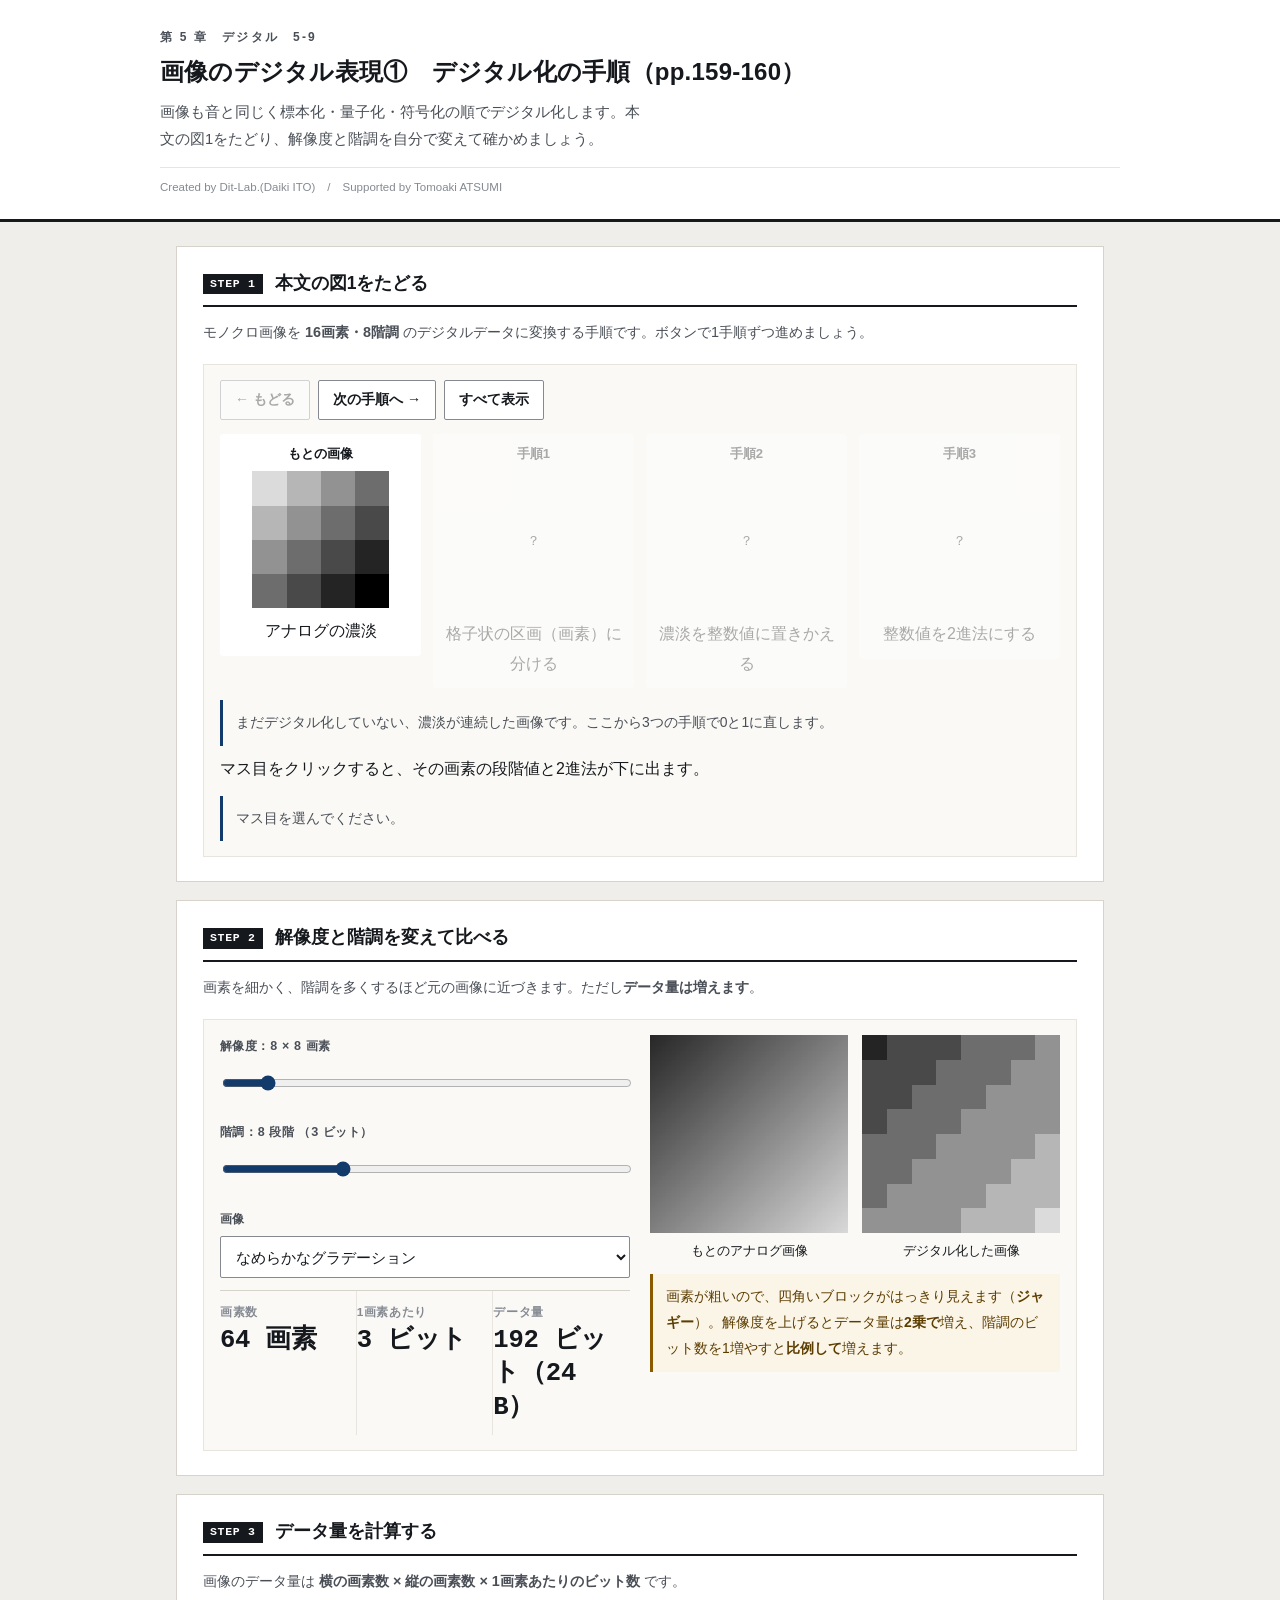
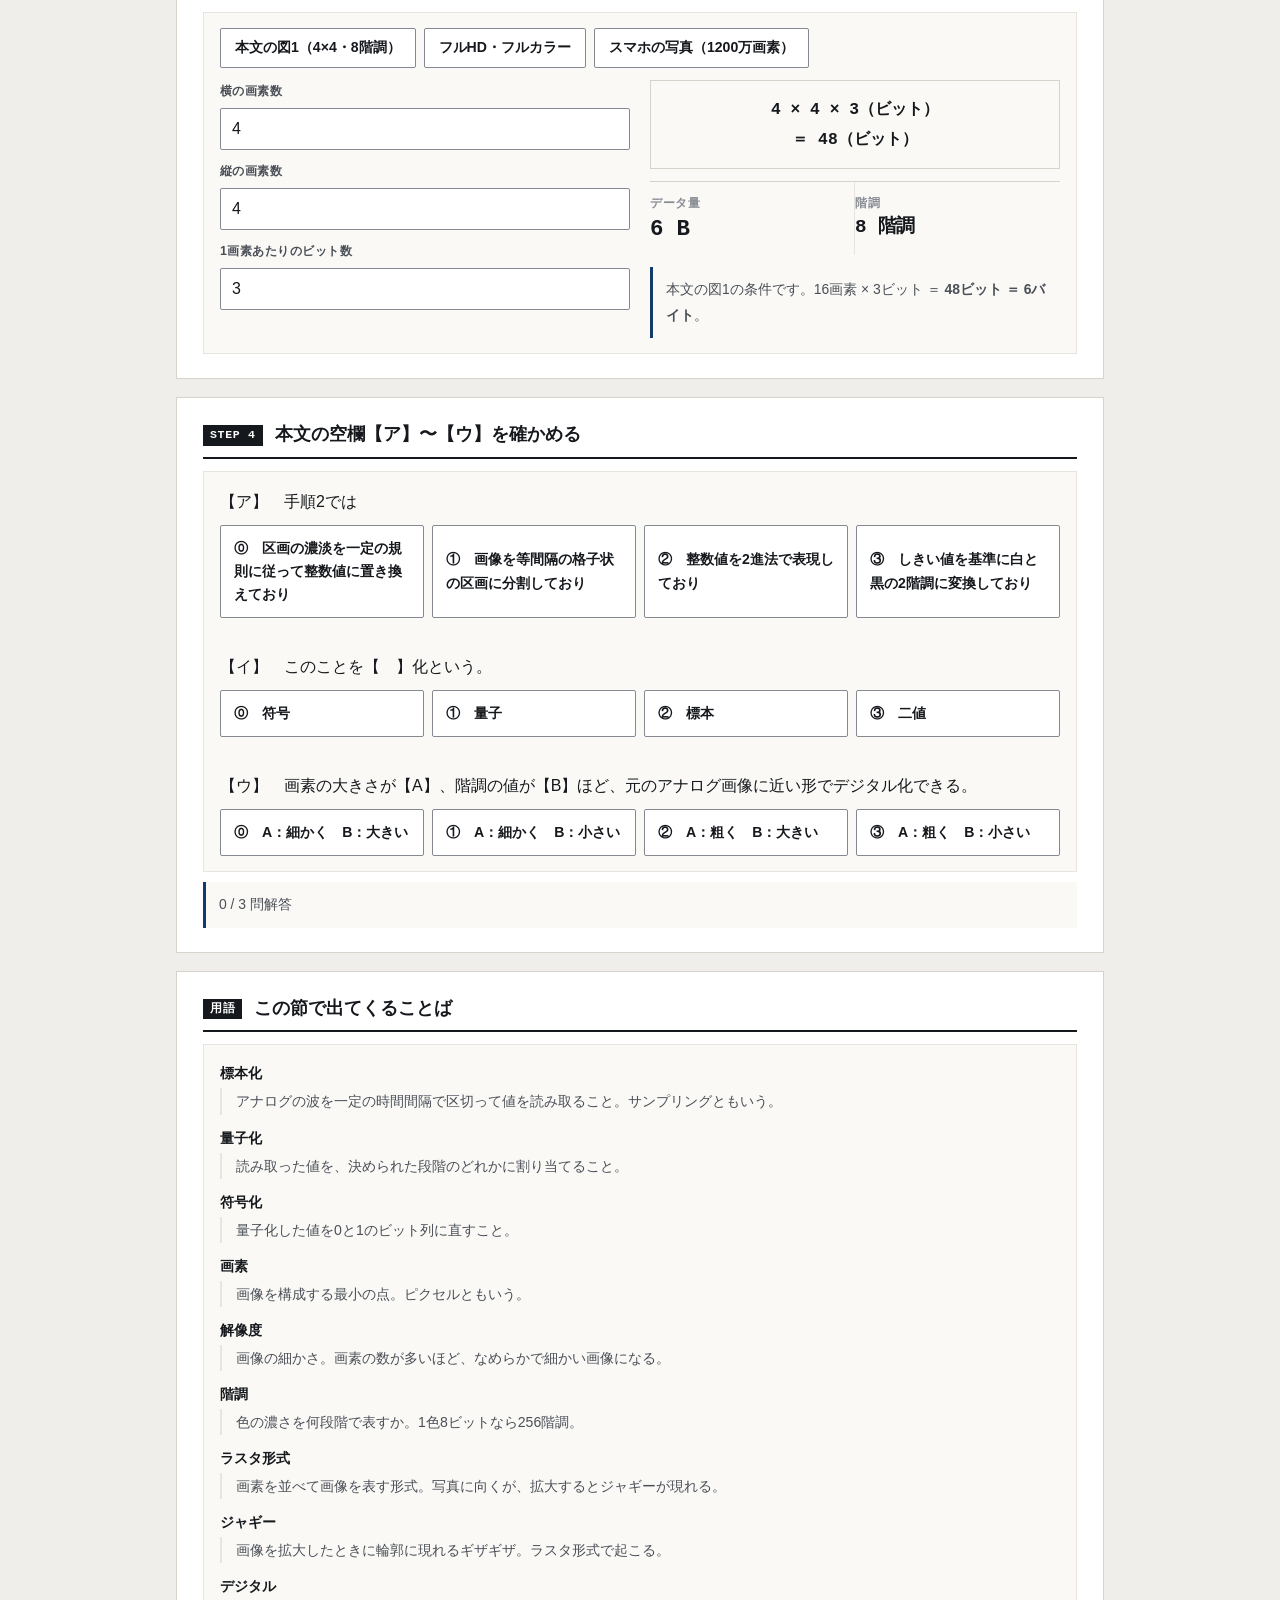
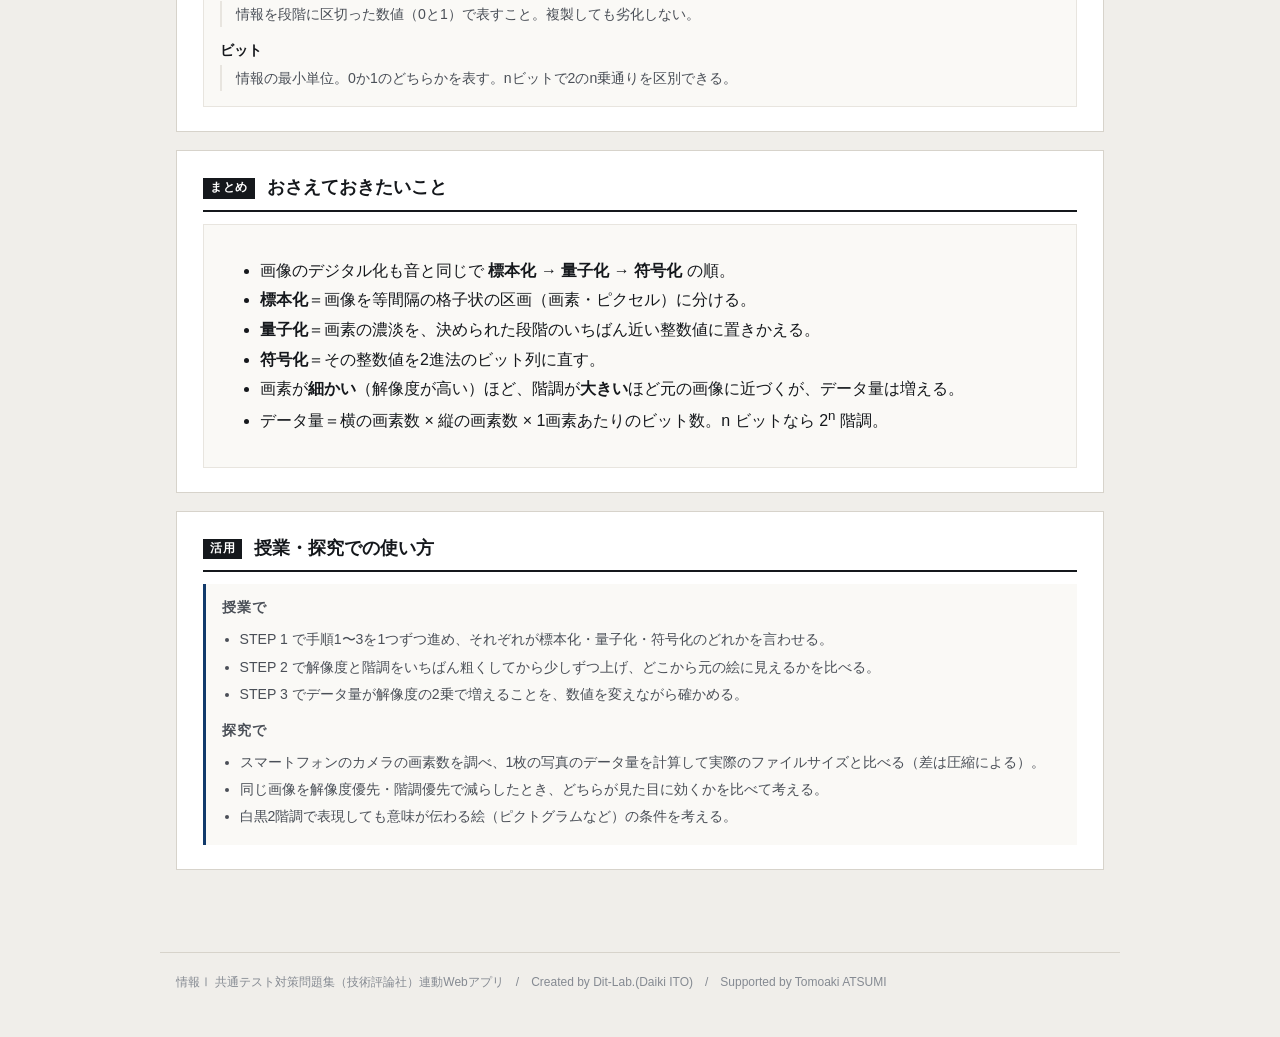
==== index.html @ fa90bf6e "feat: Streamlit版を静的Webアプリ化。本文図1の手順追体験・解像度と階調の比較・データ量計算に対応" ====
<!DOCTYPE html>
<html lang="ja">
<head>
<meta charset="UTF-8">
<meta name="viewport" content="width=device-width, initial-scale=1.0">
<title>画像のデジタル表現①　デジタル化の手順｜情報Ⅰ共通テスト対策問題集</title>
<meta name="description" content="画像も音と同じく標本化・量子化・符号化の順でデジタル化します。本文の図1をたどり、解像度と階調を自分で変えて確かめましょう。">
<link rel="icon" href="data:image/svg+xml,%3Csvg xmlns=%22http://www.w3.org/2000/svg%22 viewBox=%220 0 32 32%22%3E%3Crect width=%2232%22 height=%2232%22 fill=%22%2315181c%22/%3E%3Ctext x=%2216%22 y=%2222%22 font-size=%2218%22 font-family=%22monospace%22 fill=%22%23fff%22 text-anchor=%22middle%22%3E01%3C/text%3E%3C/svg%3E">
<link rel="stylesheet" href="css/style.css">
<link rel="stylesheet" href="css/app.css">
</head>
<body>

<header class="app-header">
  <div class="inner">
    <span class="eyebrow">第 5 章　デジタル　5-9</span>
    <h1>画像のデジタル表現①　デジタル化の手順（pp.159-160）</h1>
    <p class="lead">画像も音と同じく標本化・量子化・符号化の順でデジタル化します。本文の図1をたどり、解像度と階調を自分で変えて確かめましょう。</p>
    <p class="credit">Created by Dit-Lab.(Daiki ITO)　/　Supported by Tomoaki ATSUMI</p>
  </div>
</header>

<main class="wrap">
  <section class="step" id="step1">
    <h2><span class="no">STEP 1</span>本文の図1をたどる</h2>
    <p class="desc">モノクロ画像を <strong>16画素・8階調</strong> のデジタルデータに変換する手順です。ボタンで1手順ずつ進めましょう。</p>
    <div class="panel">
      <div class="btn-row">
        <button class="btn" id="stepPrev">← もどる</button>
        <button class="btn" id="stepNext">次の手順へ →</button>
        <button class="btn" id="stepAll">すべて表示</button>
      </div>
      <div class="pipe" id="pipeBox" style="margin-top:14px"></div>
      <div class="note" id="pipeNote" style="margin-top:12px"></div>
      <p class="small" style="color:var(--muted);margin-top:8px">マス目をクリックすると、その画素の段階値と2進法が下に出ます。</p>
      <div class="note info" id="cellNote" style="margin-top:6px">マス目を選んでください。</div>
    </div>
  </section>

  <section class="step" id="step2">
    <h2><span class="no">STEP 2</span>解像度と階調を変えて比べる</h2>
    <p class="desc">画素を細かく、階調を多くするほど元の画像に近づきます。ただし<strong>データ量は増えます</strong>。</p>
    <div class="panel">
      <div class="grid c2">
        <div>
          <label class="fld" for="res">解像度：<span class="mono" id="resV">8</span> × <span class="mono" id="resV2">8</span> 画素</label>
          <input type="range" id="res" min="2" max="64" step="1" value="8">
          <label class="fld" for="lv" style="margin-top:12px">階調：<span class="mono" id="lvV">8</span> 段階
            （<span class="mono" id="lvBit">3</span> ビット）</label>
          <input type="range" id="lv" min="1" max="8" step="1" value="3">
          <label class="fld" for="picSel" style="margin-top:12px">画像</label>
          <select class="sel" id="picSel">
            <option value="grad" selected>なめらかなグラデーション</option>
            <option value="face">丸と線のある絵</option>
            <option value="text">細かい模様</option>
          </select>
          <div class="metrics" style="margin-top:12px">
            <div class="metric"><div class="k">画素数</div><div class="v" id="mPx">—</div></div>
            <div class="metric"><div class="k">1画素あたり</div><div class="v" id="mBpp">—</div></div>
            <div class="metric"><div class="k">データ量</div><div class="v" id="mSize">—</div></div>
          </div>
        </div>
        <div>
          <div class="imgpair">
            <figure><div id="imgOrig"></div><figcaption>もとのアナログ画像</figcaption></figure>
            <figure><div id="imgDig"></div><figcaption>デジタル化した画像</figcaption></figure>
          </div>
          <div class="note" id="imgNote" style="margin-top:12px"></div>
        </div>
      </div>
    </div>
  </section>

  <section class="step" id="step3">
    <h2><span class="no">STEP 3</span>データ量を計算する</h2>
    <p class="desc">画像のデータ量は <strong>横の画素数 × 縦の画素数 × 1画素あたりのビット数</strong> です。</p>
    <div class="panel">
      <div class="btn-row" style="flex-wrap:wrap">
        <button class="btn" data-pre="4,4,3">本文の図1（4×4・8階調）</button>
        <button class="btn" data-pre="1920,1080,24">フルHD・フルカラー</button>
        <button class="btn" data-pre="4032,3024,24">スマホの写真（1200万画素）</button>
      </div>
      <div class="grid c2" style="margin-top:12px">
        <div>
          <label class="fld" for="pw">横の画素数</label><input type="number" id="pw" value="4" min="1" class="mono">
          <label class="fld" for="ph" style="margin-top:10px">縦の画素数</label><input type="number" id="ph" value="4" min="1" class="mono">
          <label class="fld" for="pb" style="margin-top:10px">1画素あたりのビット数</label><input type="number" id="pb" value="3" min="1" class="mono">
        </div>
        <div>
          <div class="eqbox" id="pEq">—</div>
          <div class="metrics" style="margin-top:12px">
            <div class="metric"><div class="k">データ量</div><div class="v" id="pSize" style="font-size:1.4rem">—</div></div>
            <div class="metric"><div class="k">階調</div><div class="v" id="pLv" style="font-size:1.2rem">—</div></div>
          </div>
          <div class="note info" id="pNote" style="margin-top:12px"></div>
        </div>
      </div>
    </div>
  </section>

  <section class="step" id="step4">
    <h2><span class="no">STEP 4</span>本文の空欄【ア】〜【ウ】を確かめる</h2>
    <div class="panel" id="blankBox"></div>
    <div class="note" id="blankNote" style="margin-top:10px"></div>
  </section>

  <section class="step" id="glossary">
    <h2><span class="no">用語</span>この節で出てくることば</h2>
    <div class="panel"><div id="glossBox"></div></div>
  </section>

  <section class="step" id="wrap">
    <h2><span class="no">まとめ</span>おさえておきたいこと</h2>
    <div class="panel">
      <ul class="bullets">
        <li>画像のデジタル化も音と同じで <strong>標本化 → 量子化 → 符号化</strong> の順。</li>
        <li><strong>標本化</strong>＝画像を等間隔の格子状の区画（画素・ピクセル）に分ける。</li>
        <li><strong>量子化</strong>＝画素の濃淡を、決められた段階のいちばん近い整数値に置きかえる。</li>
        <li><strong>符号化</strong>＝その整数値を2進法のビット列に直す。</li>
        <li>画素が<strong>細かい</strong>（解像度が高い）ほど、階調が<strong>大きい</strong>ほど元の画像に近づくが、データ量は増える。</li>
        <li>データ量＝横の画素数 × 縦の画素数 × 1画素あたりのビット数。n ビットなら 2<sup>n</sup> 階調。</li>
      </ul>
    </div>
  </section>

  <section class="step">
    <h2><span class="no">活用</span>授業・探究での使い方</h2>
    <div class="use-note">
      <h3>授業で</h3>
      <ul>
        <li>STEP 1 で手順1〜3を1つずつ進め、それぞれが標本化・量子化・符号化のどれかを言わせる。</li>
        <li>STEP 2 で解像度と階調をいちばん粗くしてから少しずつ上げ、どこから元の絵に見えるかを比べる。</li>
        <li>STEP 3 でデータ量が解像度の2乗で増えることを、数値を変えながら確かめる。</li>
      </ul>
      <h3 style="margin-top:12px">探究で</h3>
      <ul>
        <li>スマートフォンのカメラの画素数を調べ、1枚の写真のデータ量を計算して実際のファイルサイズと比べる（差は圧縮による）。</li>
        <li>同じ画像を解像度優先・階調優先で減らしたとき、どちらが見た目に効くかを比べて考える。</li>
        <li>白黒2階調で表現しても意味が伝わる絵（ピクトグラムなど）の条件を考える。</li>
      </ul>
    </div>
  </section>

</main>

<footer class="app-footer">
  情報Ⅰ 共通テスト対策問題集（技術評論社）連動Webアプリ　/　Created by Dit-Lab.(Daiki ITO)　/　Supported by Tomoaki ATSUMI
</footer>

<script src="js/tools.js"></script>
<script src="js/chart.js"></script>
<script src="js/terms.js"></script>
<script src="js/app.js"></script>
</body>
</html>
---- css/style.css ----
/* =========================================================
   情報Ⅰ 共通テスト対策問題集 — Web アプリ共通スタイル
   紙面（参考書）に寄せた設計。装飾色は使わず、色は意味を持つときだけ。
   ========================================================= */

:root{
  --paper:#ffffff;
  --paper-2:#faf9f6;      /* うすい紙 */
  --bg:#f0eeea;           /* 台紙 */
  --ink:#15181c;
  --ink-2:#4a4f57;
  --ink-3:#858a92;
  --rule:#d7d3cb;         /* 罫線 */
  --rule-2:#e8e5df;
  --accent:#123a6b;       /* 濃紺。主要操作と現在地だけに使う */
  --accent-w:#e9eef6;
  --zero:#c0392b;         /* 左＝0 */
  --one:#1d4ed8;          /* 右＝1 */
  --ok:#1f7a3d;   --ok-bg:#eef6f0;
  --ng:#b3261e;   --ng-bg:#fbefee;
  --warn:#8a5a00; --warn-bg:#fbf5e8;
  --font:"Hiragino Kaku Gothic ProN","Hiragino Sans","Yu Gothic Medium","Yu Gothic",
         "Noto Sans JP",Meiryo,-apple-system,BlinkMacSystemFont,sans-serif;
  --mono:"SFMono-Regular",Menlo,Consolas,"Courier New",monospace;
}

*{box-sizing:border-box}
[hidden]{display:none !important}
html{-webkit-text-size-adjust:100%}
body{
  margin:0; background:var(--bg); color:var(--ink);
  font-family:var(--font); font-size:16px; line-height:1.85;
  font-feature-settings:"palt" 1;
}
h1,h2,h3,h4{line-height:1.45; margin:0; font-weight:700}
p{margin:0 0 .75em} p:last-child{margin-bottom:0}
a{color:var(--accent)}

/* ---------- 標題 ---------- */
.app-header{background:var(--paper); border-bottom:3px solid var(--ink); padding:26px 20px 20px}
.app-header .inner{max-width:960px; margin:0 auto}
.app-header .eyebrow{
  font-size:.75rem; font-weight:700; color:var(--ink-2); letter-spacing:.18em;
  display:block; margin-bottom:7px;
}
.app-header h1{font-size:1.5rem; letter-spacing:.01em}
.app-header .lead{font-size:.92rem; color:var(--ink-2); margin-top:9px; max-width:60ch}
.app-header .credit{
  font-size:.72rem; color:var(--ink-3); margin-top:14px;
  padding-top:9px; border-top:1px solid var(--rule-2);
}

/* ---------- 版面 ---------- */
.wrap{max-width:960px; margin:0 auto; padding:24px 16px 64px}
.step{background:var(--paper); border:1px solid var(--rule); padding:24px 26px; margin-bottom:18px}
.step > h2{
  display:flex; align-items:baseline; gap:12px; font-size:1.1rem;
  padding-bottom:9px; border-bottom:2px solid var(--ink); margin-bottom:12px;
}
.step > h2 .no{
  flex:none; font-family:var(--mono); font-size:.72rem; font-weight:700;
  background:var(--ink); color:var(--paper); padding:2px 7px; letter-spacing:.06em;
  position:relative; top:-2px;
}
.step > .desc{color:var(--ink-2); font-size:.9rem; margin-bottom:18px}
.step[hidden]{display:none}

.grid{display:grid; gap:20px}
.grid > *{min-width:0}          /* 子の中身で列が広がるのを防ぐ */
@media(min-width:800px){ .grid.c2{grid-template-columns:1fr 1fr} }

.panel{border:1px solid var(--rule-2); background:var(--paper-2); padding:15px 16px; min-width:0}
.panel > h3{
  font-size:.8rem; font-weight:700; color:var(--ink-2); letter-spacing:.08em;
  margin-bottom:12px; padding-bottom:6px; border-bottom:1px solid var(--rule);
}

/* ---------- 部品 ---------- */
.btn{
  appearance:none; border:1px solid var(--ink-3); background:var(--paper); color:var(--ink);
  font-family:inherit; font-size:.88rem; font-weight:700; padding:8px 14px;
  border-radius:2px; cursor:pointer; min-height:40px; line-height:1.4;
  transition:background .12s, border-color .12s, color .12s;
}
.btn:hover:not(:disabled){background:var(--accent-w); border-color:var(--accent); color:var(--accent)}
.btn:disabled{opacity:.35; cursor:not-allowed}
.btn.primary{background:var(--accent); color:var(--paper); border-color:var(--accent)}
.btn.primary:hover:not(:disabled){background:#0d2c53; color:var(--paper)}
.btn.ghost{border-color:var(--rule); color:var(--ink-2)}
.btn.sm{font-size:.8rem; padding:5px 10px; min-height:34px}
.btn-row{display:flex; flex-wrap:wrap; gap:8px; align-items:center}

/* タブ（見出し下線式） */
.seg{display:flex; gap:0; border-bottom:1px solid var(--rule)}
.seg button{
  appearance:none; border:0; background:transparent; font-family:inherit; font-size:.88rem;
  font-weight:700; color:var(--ink-3); padding:9px 4px; margin-right:26px; cursor:pointer;
  border-bottom:3px solid transparent; margin-bottom:-1px; min-height:40px;
}
.seg button:hover{color:var(--ink-2)}
.seg button[aria-pressed="true"]{color:var(--ink); border-bottom-color:var(--accent)}

label.fld{display:block; font-size:.78rem; font-weight:700; color:var(--ink-2); margin-bottom:5px; letter-spacing:.04em}
input[type=text], textarea, input[type=number]{
  width:100%; font-family:inherit; font-size:1rem; color:var(--ink);
  border:1px solid var(--ink-3); border-radius:2px; padding:9px 11px;
  background:var(--paper); min-height:42px;
}
input:focus, textarea:focus{outline:2px solid var(--accent); outline-offset:-1px; border-color:var(--accent)}
.btn:focus-visible, .seg button:focus-visible, .node-card:focus-visible{outline:2px solid var(--accent); outline-offset:2px}
textarea{resize:vertical; line-height:1.7}
.mono{font-family:var(--mono)}

table.tbl{width:100%; border-collapse:collapse; font-size:.89rem}
table.tbl th, table.tbl td{border-bottom:1px solid var(--rule-2); padding:7px 10px; text-align:right}
table.tbl th:first-child, table.tbl td:first-child{text-align:left}
table.tbl thead th{border-bottom:1.5px solid var(--ink); font-size:.76rem; color:var(--ink-2); font-weight:700; white-space:nowrap}
.tbl-scroll{overflow-x:auto; -webkit-overflow-scrolling:touch; max-width:100%}

.note{padding:10px 13px; font-size:.87rem; border-left:3px solid var(--ink-3); background:var(--paper-2)}
.note.ok{background:var(--ok-bg); border-left-color:var(--ok); color:#123f22}
.note.ng{background:var(--ng-bg); border-left-color:var(--ng); color:#6d1a15}
.note.info{background:var(--paper-2); border-left-color:var(--accent); color:var(--ink-2)}
.note.warn{background:var(--warn-bg); border-left-color:var(--warn); color:#5c3d00}
.note[hidden]{display:none}

.badge{
  display:inline-block; font-size:.72rem; font-weight:700; padding:1px 7px;
  border:1px solid var(--rule); color:var(--ink-2); background:var(--paper); letter-spacing:.04em;
}

/* 数値は罫線で仕切るだけ。カードにしない */
.metrics{display:flex; flex-wrap:wrap; gap:0; border-top:1px solid var(--rule)}
.metric{flex:1 1 130px; padding:11px 14px 11px 0; border-right:1px solid var(--rule-2)}
.metric:last-child{border-right:0}
.metric .k{font-size:.74rem; color:var(--ink-3); font-weight:700; letter-spacing:.05em}
.metric .v{font-size:1.6rem; font-weight:700; line-height:1.3; font-family:var(--mono); letter-spacing:-.01em}
.metric .s{font-size:.76rem; color:var(--ink-2)}

.bit0{color:var(--zero); font-weight:700}
.bit1{color:var(--one); font-weight:700}

.app-footer{
  max-width:960px; margin:0 auto; padding:18px 16px 44px; color:var(--ink-3);
  font-size:.75rem; border-top:1px solid var(--rule);
}
.sr-only{position:absolute;width:1px;height:1px;overflow:hidden;clip:rect(0 0 0 0);white-space:nowrap}

@media(max-width:640px){
  body{font-size:15px}
  .app-header{padding:20px 16px 16px}
  .app-header h1{font-size:1.16rem}
  .wrap{padding:16px 12px 52px}
  .step{padding:18px 15px}
  .seg button{margin-right:18px; font-size:.84rem}
  .metric{flex-basis:50%; border-right:0}
}
@media (prefers-reduced-motion:reduce){ *{animation:none!important; transition:none!important} }

/* ---------- 自分のデータ・共有・印刷 ---------- */
.toolbar{display:flex; flex-wrap:wrap; gap:8px; align-items:center; margin-top:12px;
  padding-top:12px; border-top:1px solid var(--rule-2)}
.toolbar .hint{font-size:.78rem; color:var(--ink-3)}
.paste-area{width:100%; min-height:110px; font-family:var(--mono); font-size:.86rem}
.use-note{background:var(--paper-2); border-left:3px solid var(--accent); padding:14px 16px; font-size:.88rem}
.use-note h3{font-size:.86rem; letter-spacing:.06em; margin-bottom:8px; color:var(--ink-2)}
.use-note ol, .use-note ul{margin:0; padding-left:1.25em; line-height:1.95; color:var(--ink-2)}

@media print{
  body{background:#fff}
  .app-header{border-bottom:2px solid #000}
  .step{border:1px solid #bbb; break-inside:avoid; page-break-inside:avoid; margin-bottom:12px}
  .btn, .seg, .toolbar, input[type=range]{display:none !important}
  .note{border-left-width:2px}
  a[href]:after{content:""}
}

/* ---------- 入力グリッド ---------- */
.dg-scroll{overflow:auto; -webkit-overflow-scrolling:touch; border:1px solid var(--rule); background:var(--paper); max-height:420px}
table.dg{border-collapse:collapse; font-family:var(--mono); font-size:.9rem; min-width:100%}
table.dg th, table.dg td{border:1px solid var(--rule-2); padding:0}
table.dg thead th{background:var(--paper-2); position:sticky; top:0; z-index:2}
table.dg .dg-n{background:var(--paper-2); color:var(--ink-3); font-size:.76rem; font-weight:400;
  text-align:center; min-width:34px; padding:0 4px; position:sticky; left:0; z-index:1}
table.dg .dg-corner{background:var(--paper-2); min-width:34px; position:sticky; left:0; z-index:3}
table.dg .dg-act{background:var(--paper-2); width:34px}
.dg-h, .dg-c{width:100%; min-width:96px; border:0; background:transparent; font-family:inherit;
  font-size:.9rem; padding:8px 9px; color:var(--ink); min-height:38px}
.dg-h{font-weight:700; font-family:var(--font); font-size:.82rem; color:var(--ink-2)}
.dg-c.num{text-align:right}
.dg-c:focus, .dg-h:focus{outline:2px solid var(--accent); outline-offset:-2px; background:var(--accent-w)}
.dg-del{border:0; background:transparent; color:var(--ink-3); cursor:pointer; width:32px; height:34px; font-size:1rem}
.dg-del:hover{color:var(--ng)}
.dg-tools{display:flex; flex-wrap:wrap; gap:8px; align-items:center; margin-top:10px}
.dg-hint{font-size:.76rem; color:var(--ink-3)}

/* ---------- ファイル読み込み ---------- */
.filebox{display:flex; flex-wrap:wrap; gap:10px; align-items:center; padding:12px;
  border:1px dashed var(--rule); background:var(--paper-2)}
.filebox input[type=file]{font-size:.85rem; font-family:inherit; max-width:100%}
.filebox .sel{max-width:220px}
.filelabel{display:inline-flex; align-items:center; gap:6px; font-size:.85rem; font-weight:700;
  border:1px solid var(--ink-3); background:var(--paper); padding:8px 14px; border-radius:2px; cursor:pointer; min-height:40px}
.filelabel:hover{border-color:var(--accent); color:var(--accent); background:var(--accent-w)}
.filelabel input{display:none}

/* ---------- 用語解説 ---------- */
.term{position:relative; border-bottom:1.5px dotted var(--accent); cursor:help; color:var(--accent); font-weight:700}
.term .term-pop{display:none; position:absolute; left:0; top:1.7em; z-index:50; width:min(300px,78vw);
  background:var(--paper); border:1px solid var(--ink-3); box-shadow:0 6px 20px rgba(0,0,0,.14);
  padding:10px 12px; font-size:.82rem; font-weight:400; color:var(--ink-2); line-height:1.75;
  border-left:3px solid var(--accent); cursor:auto; text-align:left}
.term .term-pop b{display:block; color:var(--ink); font-size:.86rem; margin-bottom:3px}
.term.open .term-pop{display:block}
dl.gloss{margin:0; font-size:.88rem}
dl.gloss dt{font-weight:700; color:var(--ink); margin-top:10px}
dl.gloss dt:first-child{margin-top:0}
dl.gloss dd{margin:2px 0 0; color:var(--ink-2); line-height:1.85; padding-left:1em; border-left:2px solid var(--rule-2)}
@media print{ .term{border-bottom:0; color:inherit} .term .term-pop{display:none !important} }

/* ---------- スマホ・タブレット ---------- */
@media (max-width:1024px){
  /* iOS で入力時に画面が勝手に拡大するのを防ぐ（16px 未満だとズームする） */
  input[type=text], input[type=number], textarea, select, .dg-c, .dg-h{ font-size:16px }
  .dg-c, .dg-h{ min-width:110px }
}
@media (max-width:820px){
  .grid.c2{grid-template-columns:1fr}
  .dg-scroll{max-height:340px}
  .filebox{flex-direction:column; align-items:stretch}
  .filebox .sel{max-width:100%}
  .term .term-pop{left:auto; right:0; width:min(280px,86vw)}
}
@media (max-width:480px){
  .step > h2{font-size:1rem; flex-wrap:wrap}
  .metrics{gap:0}
  .metric{flex-basis:50%; padding-right:10px}
  .metric .v{font-size:1.3rem}
  .btn{padding:8px 12px}
  .dg-tools{gap:6px}
  .dg-hint{width:100%}
}
/* タッチ操作でのスクロールを滑らかに */
.tbl-scroll, .dg-scroll, .tree-box{ -webkit-overflow-scrolling:touch; overscroll-behavior-x:contain }
---- css/app.css ----
.qhead{display:flex; justify-content:space-between; align-items:center; margin-bottom:12px}
.card-q{border:1px solid var(--rule); background:var(--paper); padding:18px; margin-bottom:14px}
.q-scene{font-size:1rem; font-weight:700; line-height:1.9}
.choice4{display:grid; gap:8px; grid-template-columns:repeat(auto-fit,minmax(160px,1fr))}
.choice4 .btn{text-align:left; line-height:1.65; padding:11px 13px}
.choice4 .btn.correct{background:var(--ok-bg); border-color:var(--ok); color:var(--ok)}
.choice4 .btn.wrong{background:var(--ng-bg); border-color:var(--ng); color:var(--ng)}
.choice4.locked{pointer-events:none}
.sel{width:100%; font-family:inherit; font-size:.95rem; padding:9px 11px; min-height:42px;
  border:1px solid var(--ink-3); border-radius:2px; background:var(--paper); color:var(--ink)}
input[type=range]{width:100%; accent-color:var(--accent); height:34px}
.why{font-size:.85rem; color:var(--ink-2); line-height:1.85}
.eqbox{font-family:var(--mono); font-size:1.02rem; font-weight:700; text-align:center; padding:14px;
  border:1px solid var(--rule); background:var(--paper-2); line-height:1.8}
.blankin{border:1.5px solid var(--accent); background:#fff; padding:6px 8px; text-align:center;
  font-family:var(--mono); min-height:38px; font-size:.95rem; max-width:120px}
.blankin.ok{border-color:var(--ok); background:var(--ok-bg)}
.blankin.ng{border-color:var(--ng); background:var(--ng-bg)}
table.tbl td .blankin{width:100%; max-width:none}

/* --- 5-9 画像のデジタル表現① --- */
.pipe{display:grid;grid-template-columns:repeat(auto-fit,minmax(150px,1fr));gap:12px;align-items:start}
.pipe .cell{border:1px solid var(--line);border-radius:3px;padding:10px;text-align:center;background:#fff}
.pipe .cell.dim{opacity:.35}
.pipe .cell h4{margin:0 0 8px;font-size:.82rem;color:var(--muted);font-weight:700}
.px{border-collapse:collapse;margin:0 auto}
.px td{width:34px;height:34px;border:1px solid #d7d3cb;text-align:center;font:700 .8rem/1 var(--mono);padding:0}
.px td.sel{outline:2px solid #123a6b;outline-offset:-2px}
.px.small td{width:24px;height:24px;font-size:.62rem}
.imgpair{display:grid;grid-template-columns:repeat(auto-fit,minmax(180px,1fr));gap:14px}
.imgpair figure{margin:0;text-align:center}
.imgpair figcaption{font-size:.8rem;color:var(--muted);margin-top:6px}
.imgpair svg{display:block;width:100%;max-width:260px;margin:0 auto;border:1px solid var(--line)}
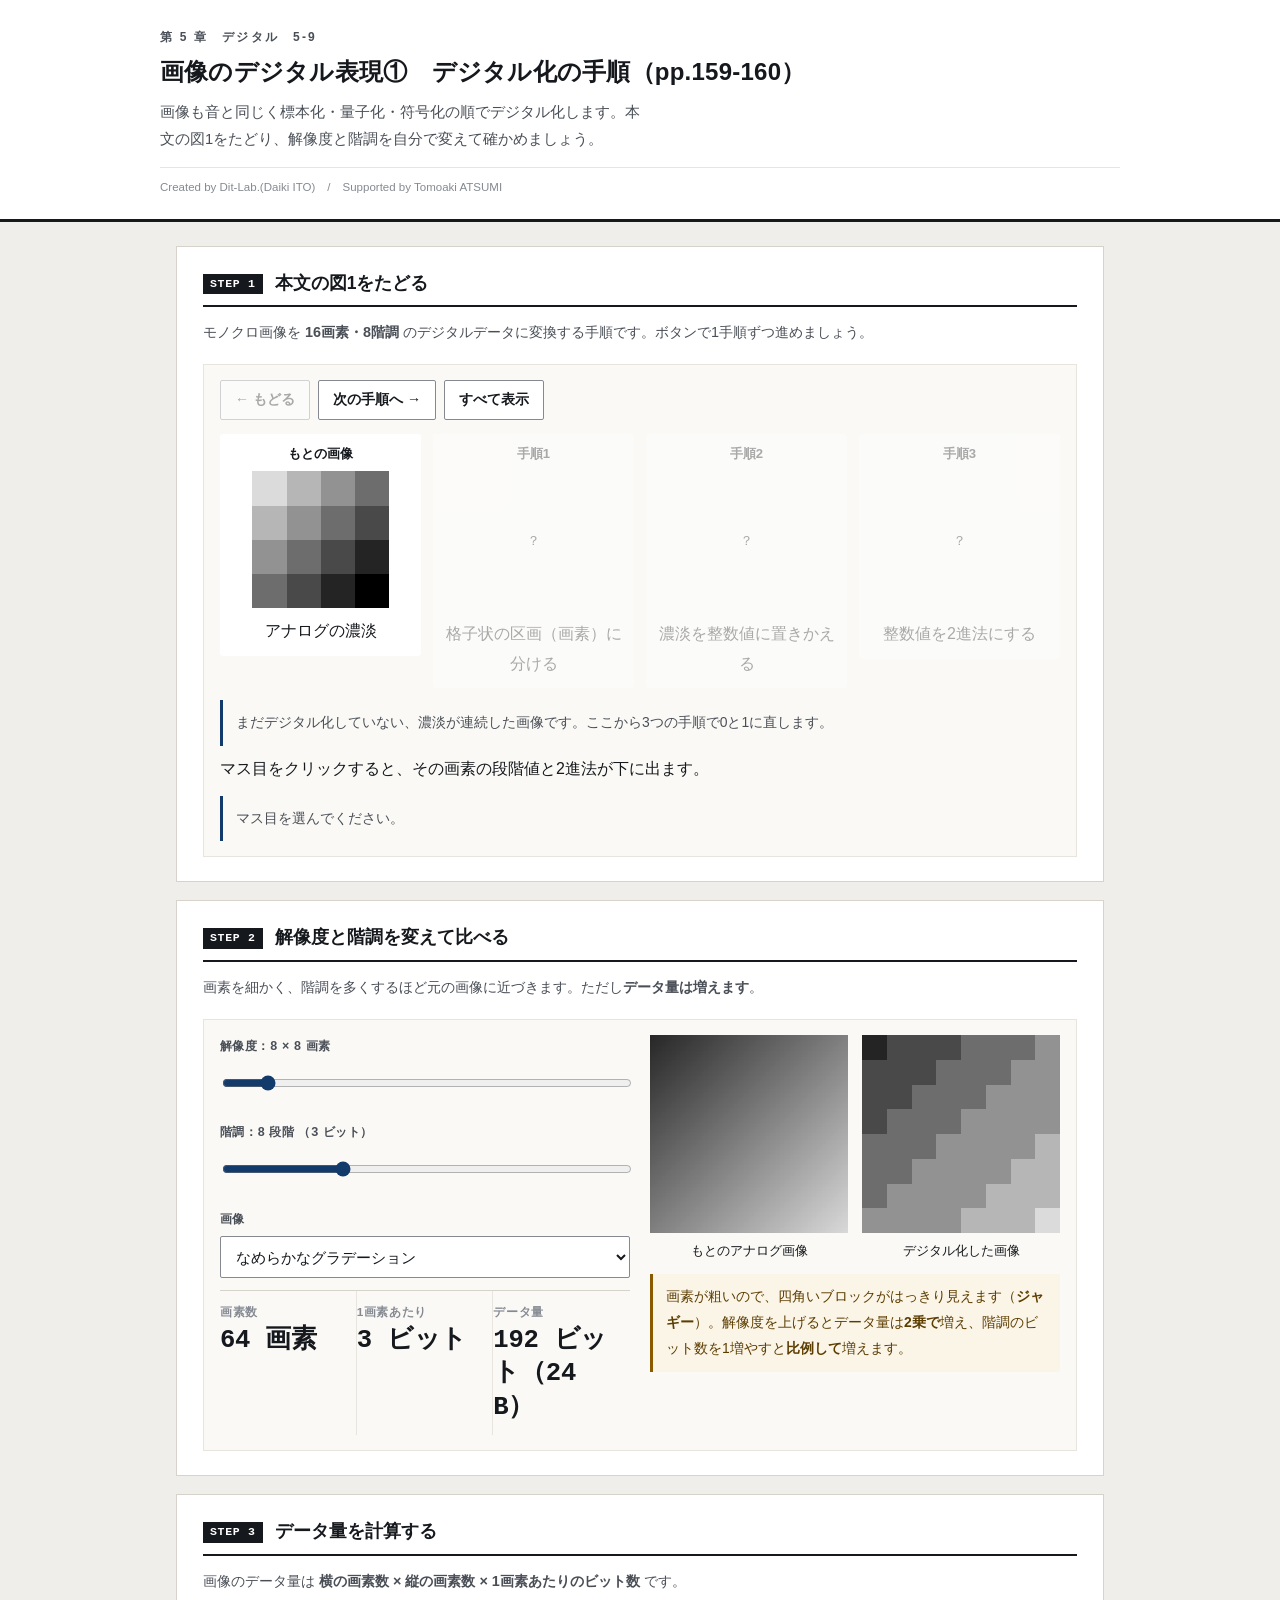
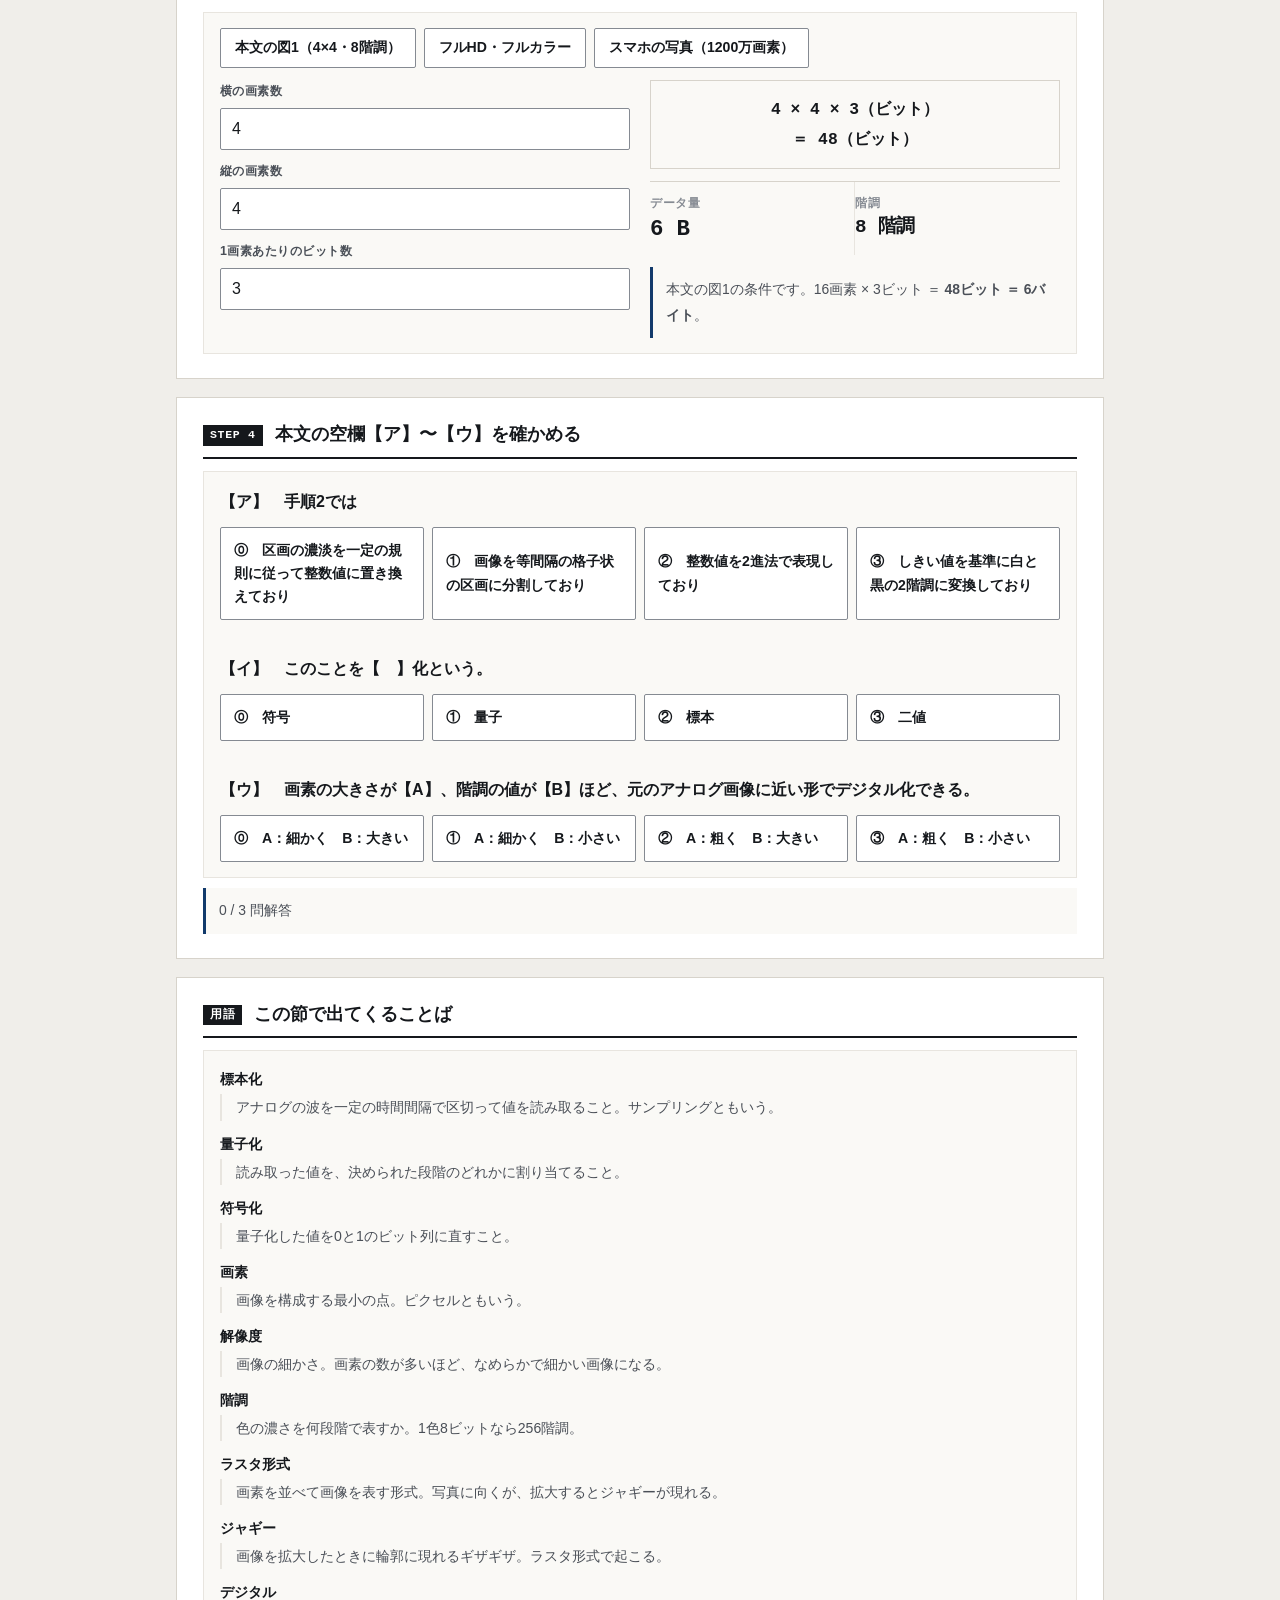
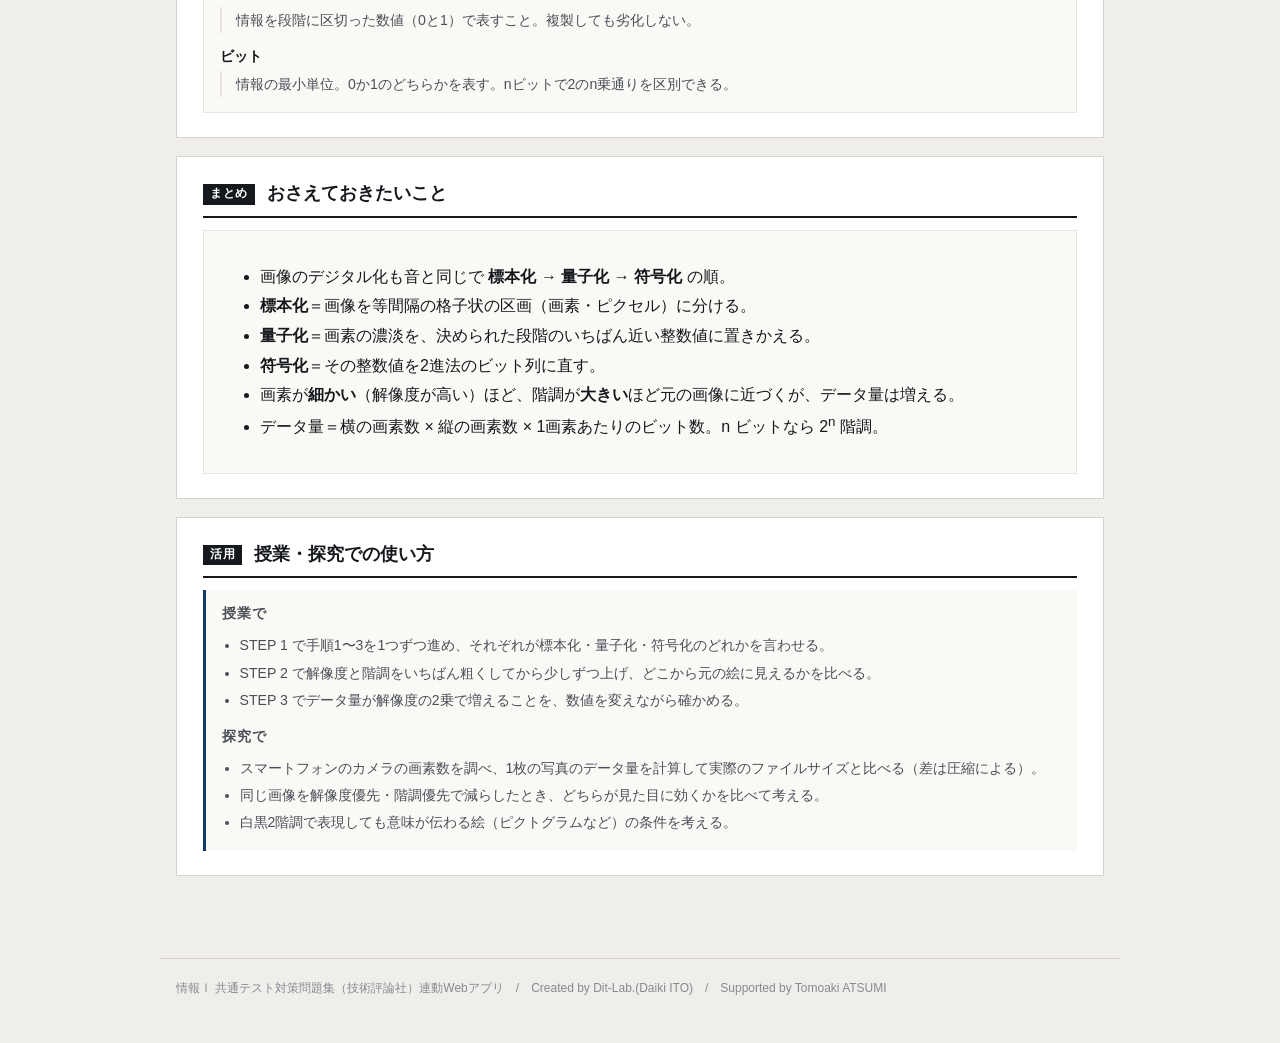
==== commit 80665f26: "fix: 設問見出しのレイアウト不具合を修正（.qhead→.pq）" ====
--- a/index.html
+++ b/index.html
@@ -6,8 +6,8 @@
 <title>画像のデジタル表現①　デジタル化の手順｜情報Ⅰ共通テスト対策問題集</title>
 <meta name="description" content="画像も音と同じく標本化・量子化・符号化の順でデジタル化します。本文の図1をたどり、解像度と階調を自分で変えて確かめましょう。">
 <link rel="icon" href="data:image/svg+xml,%3Csvg xmlns=%22http://www.w3.org/2000/svg%22 viewBox=%220 0 32 32%22%3E%3Crect width=%2232%22 height=%2232%22 fill=%22%2315181c%22/%3E%3Ctext x=%2216%22 y=%2222%22 font-size=%2218%22 font-family=%22monospace%22 fill=%22%23fff%22 text-anchor=%22middle%22%3E01%3C/text%3E%3C/svg%3E">
-<link rel="stylesheet" href="css/style.css">
-<link rel="stylesheet" href="css/app.css">
+<link rel="stylesheet" href="css/style.css?v=ea93572e">
+<link rel="stylesheet" href="css/app.css?v=3273e4b7">
 </head>
 <body>
 
@@ -147,9 +147,7 @@
   情報Ⅰ 共通テスト対策問題集（技術評論社）連動Webアプリ　/　Created by Dit-Lab.(Daiki ITO)　/　Supported by Tomoaki ATSUMI
 </footer>
 
-<script src="js/tools.js"></script>
-<script src="js/chart.js"></script>
-<script src="js/terms.js"></script>
-<script src="js/app.js"></script>
+<script src="js/terms.js?v=15cd8960"></script>
+<script src="js/app.js?v=30de1bd4"></script>
 </body>
 </html>
--- a/css/style.css
+++ b/css/style.css
@@ -68,6 +68,7 @@
 .grid{display:grid; gap:20px}
 .grid > *{min-width:0}          /* 子の中身で列が広がるのを防ぐ */
 @media(min-width:800px){ .grid.c2{grid-template-columns:1fr 1fr} }
+@media(min-width:800px){ .grid.c21{grid-template-columns:1.45fr 1fr} }
 
 .panel{border:1px solid var(--rule-2); background:var(--paper-2); padding:15px 16px; min-width:0}
 .panel > h3{
@@ -225,7 +226,7 @@
   .dg-c, .dg-h{ min-width:110px }
 }
 @media (max-width:820px){
-  .grid.c2{grid-template-columns:1fr}
+  .grid.c2,.grid.c21{grid-template-columns:1fr}
   .dg-scroll{max-height:340px}
   .filebox{flex-direction:column; align-items:stretch}
   .filebox .sel{max-width:100%}
@@ -242,3 +243,38 @@
 }
 /* タッチ操作でのスクロールを滑らかに */
 .tbl-scroll, .dg-scroll, .tree-box{ -webkit-overflow-scrolling:touch; overscroll-behavior-x:contain }
+
+/* 幅指定つきの入力欄がスマートフォンではみ出さないようにする */
+input[type=text], input[type=number], input[type=search], textarea, select{ max-width:100% }
+.btn-row > label{ min-width:0; max-width:100% }
+.btn-row > label input, .btn-row > label select{ max-width:100% }
+
+/* 共通：○×判定・並べかえ（quiz.js 用） */
+.abcde{border:1px solid var(--rule); border-radius:3px; overflow:hidden}
+.abcde > div{border-top:1px solid var(--rule); padding:10px 12px}
+.abcde > div:first-child{border-top:0}
+.abcde .st{display:flex; gap:10px; align-items:flex-start; flex-wrap:wrap}
+.abcde .st .k{font-weight:700; font-family:var(--mono); min-width:1.4em}
+.abcde .st .t{flex:1; min-width:12em}
+.abcde .jb{display:flex; gap:6px}
+.abcde .jb .btn{min-width:3.4em; padding:6px 10px; text-align:center}
+.prep{display:grid; grid-template-columns:repeat(auto-fit,minmax(150px,1fr)); gap:10px; margin-top:10px}
+.prep .slot{border:1px dashed var(--ink-3); border-radius:3px; padding:10px; min-height:92px; background:var(--paper)}
+.prep .slot.filled{border-style:solid}
+.prep .slot .tag{font:700 .74rem/1.4 var(--mono); color:var(--accent); display:block; margin-bottom:6px}
+.prep .slot .txt{font-size:.86rem; line-height:1.7}
+.cards{display:flex; flex-wrap:wrap; gap:8px; margin-top:10px}
+.cards .c{border:1px solid var(--ink-3); border-radius:3px; padding:9px 12px; background:var(--paper);
+  cursor:pointer; font-size:.88rem; max-width:100%; text-align:left; font-family:inherit; color:var(--ink)}
+.cards .c:hover{background:var(--warn-bg)}
+.cards .c.used{opacity:.35; pointer-events:none}
+
+/* --- 予想してから実行 --- */
+.pmark{display:inline-block; background:var(--accent); color:#fff; font-size:.7rem; font-weight:700;
+  letter-spacing:.08em; padding:2px 7px; border-radius:2px; margin-right:8px; vertical-align:2px}
+input.pin{font-size:1.05rem; padding:7px 10px; border:1px solid var(--rule); border-radius:3px;
+  width:9em; max-width:100%; background:#fff}
+.btn-row .unit{color:var(--muted); font-size:.9rem}
+.choice4 .btn.on{border-color:var(--accent); box-shadow:inset 0 0 0 1px var(--accent); font-weight:700}
+/* 設問文の見出し（flex ではなく通常の段落。.qhead は左右振り分け用なので用途が別） */
+.pq{margin:0 0 10px; font-weight:700; line-height:1.85}
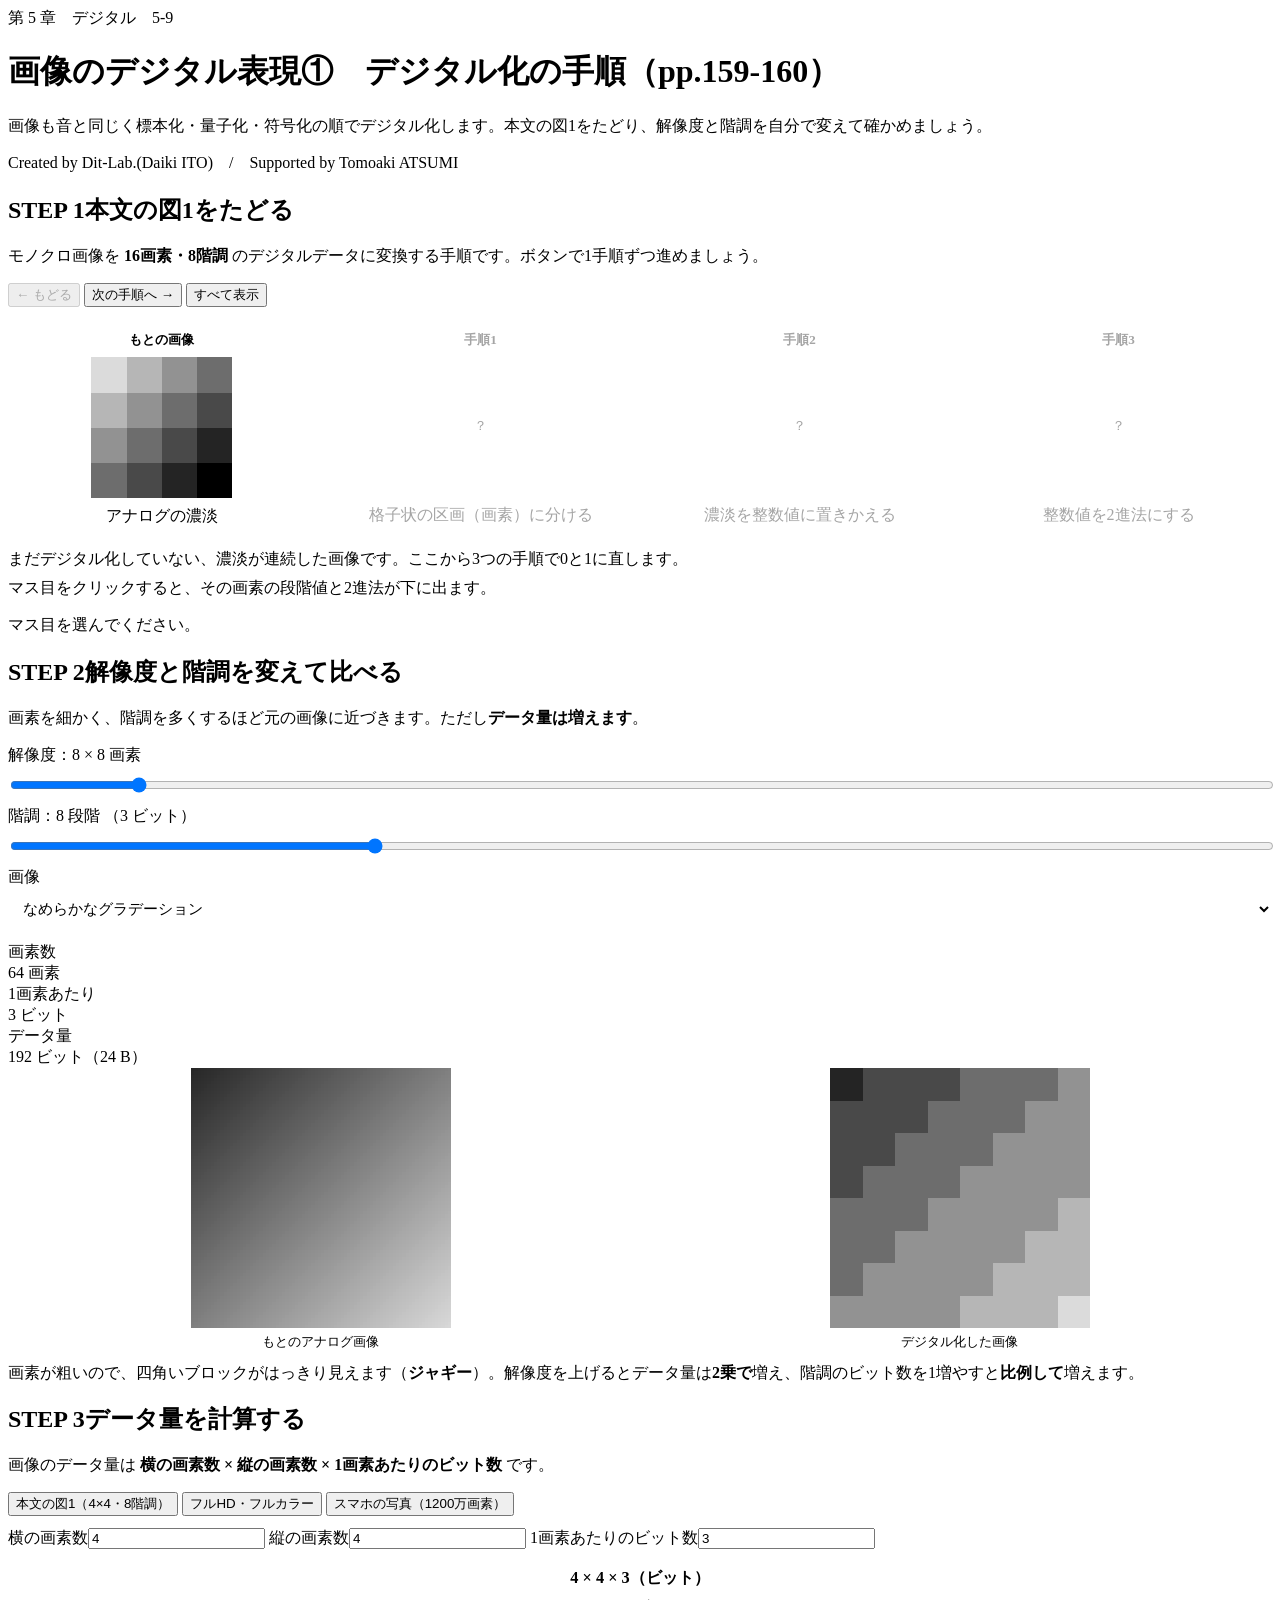
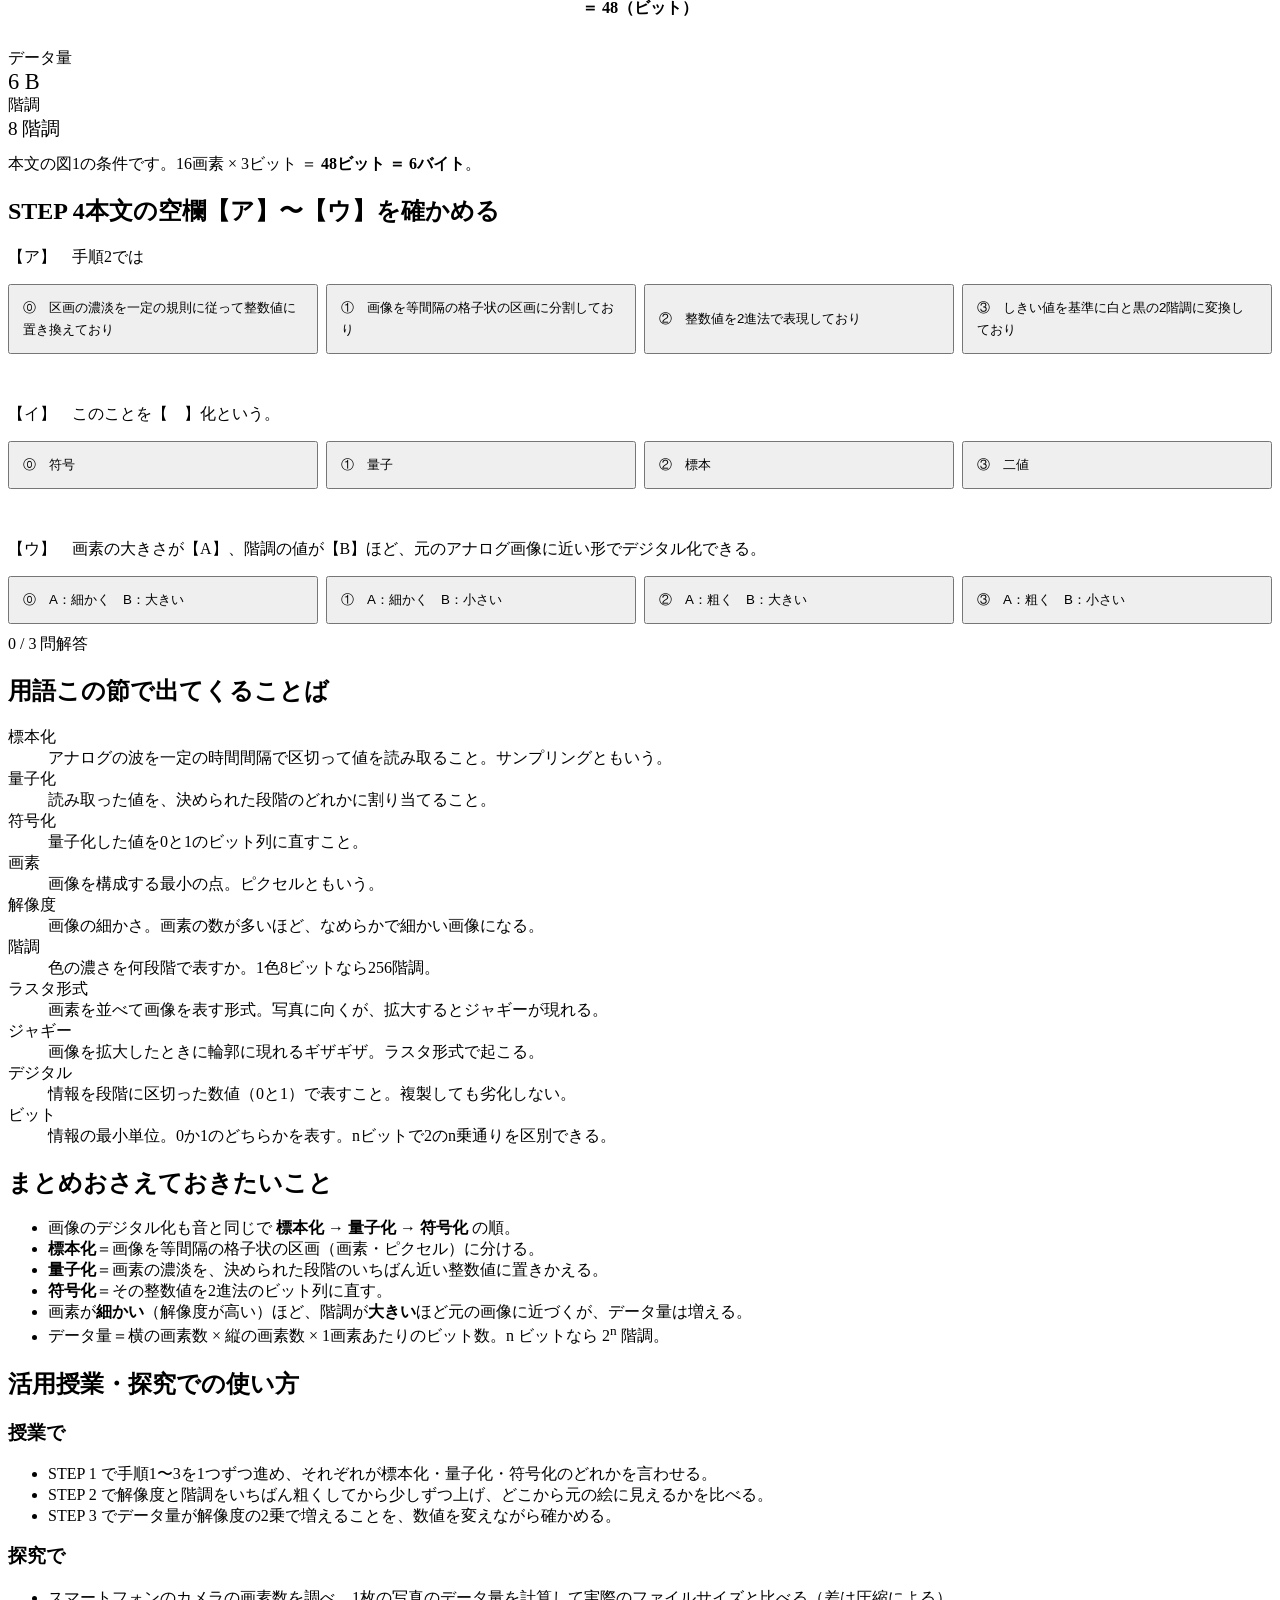
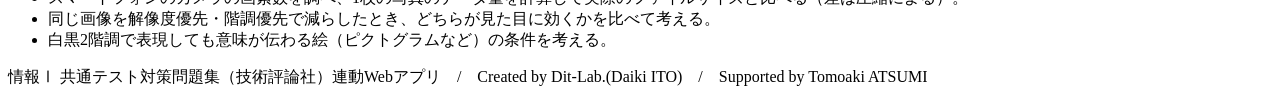
==== commit b2b27060: "fix: 解説文が折り返さず画面からはみ出す場合がある不具合を修正" ====
--- a/index.html
+++ b/index.html
@@ -6,7 +6,7 @@
 <title>画像のデジタル表現①　デジタル化の手順｜情報Ⅰ共通テスト対策問題集</title>
 <meta name="description" content="画像も音と同じく標本化・量子化・符号化の順でデジタル化します。本文の図1をたどり、解像度と階調を自分で変えて確かめましょう。">
 <link rel="icon" href="data:image/svg+xml,%3Csvg xmlns=%22http://www.w3.org/2000/svg%22 viewBox=%220 0 32 32%22%3E%3Crect width=%2232%22 height=%2232%22 fill=%22%2315181c%22/%3E%3Ctext x=%2216%22 y=%2222%22 font-size=%2218%22 font-family=%22monospace%22 fill=%22%23fff%22 text-anchor=%22middle%22%3E01%3C/text%3E%3C/svg%3E">
-<link rel="stylesheet" href="css/style.css?v=ea93572e">
+<link rel="stylesheet" href="css/style.css?v=1b60c856">
 <link rel="stylesheet" href="css/app.css?v=3273e4b7">
 </head>
 <body>
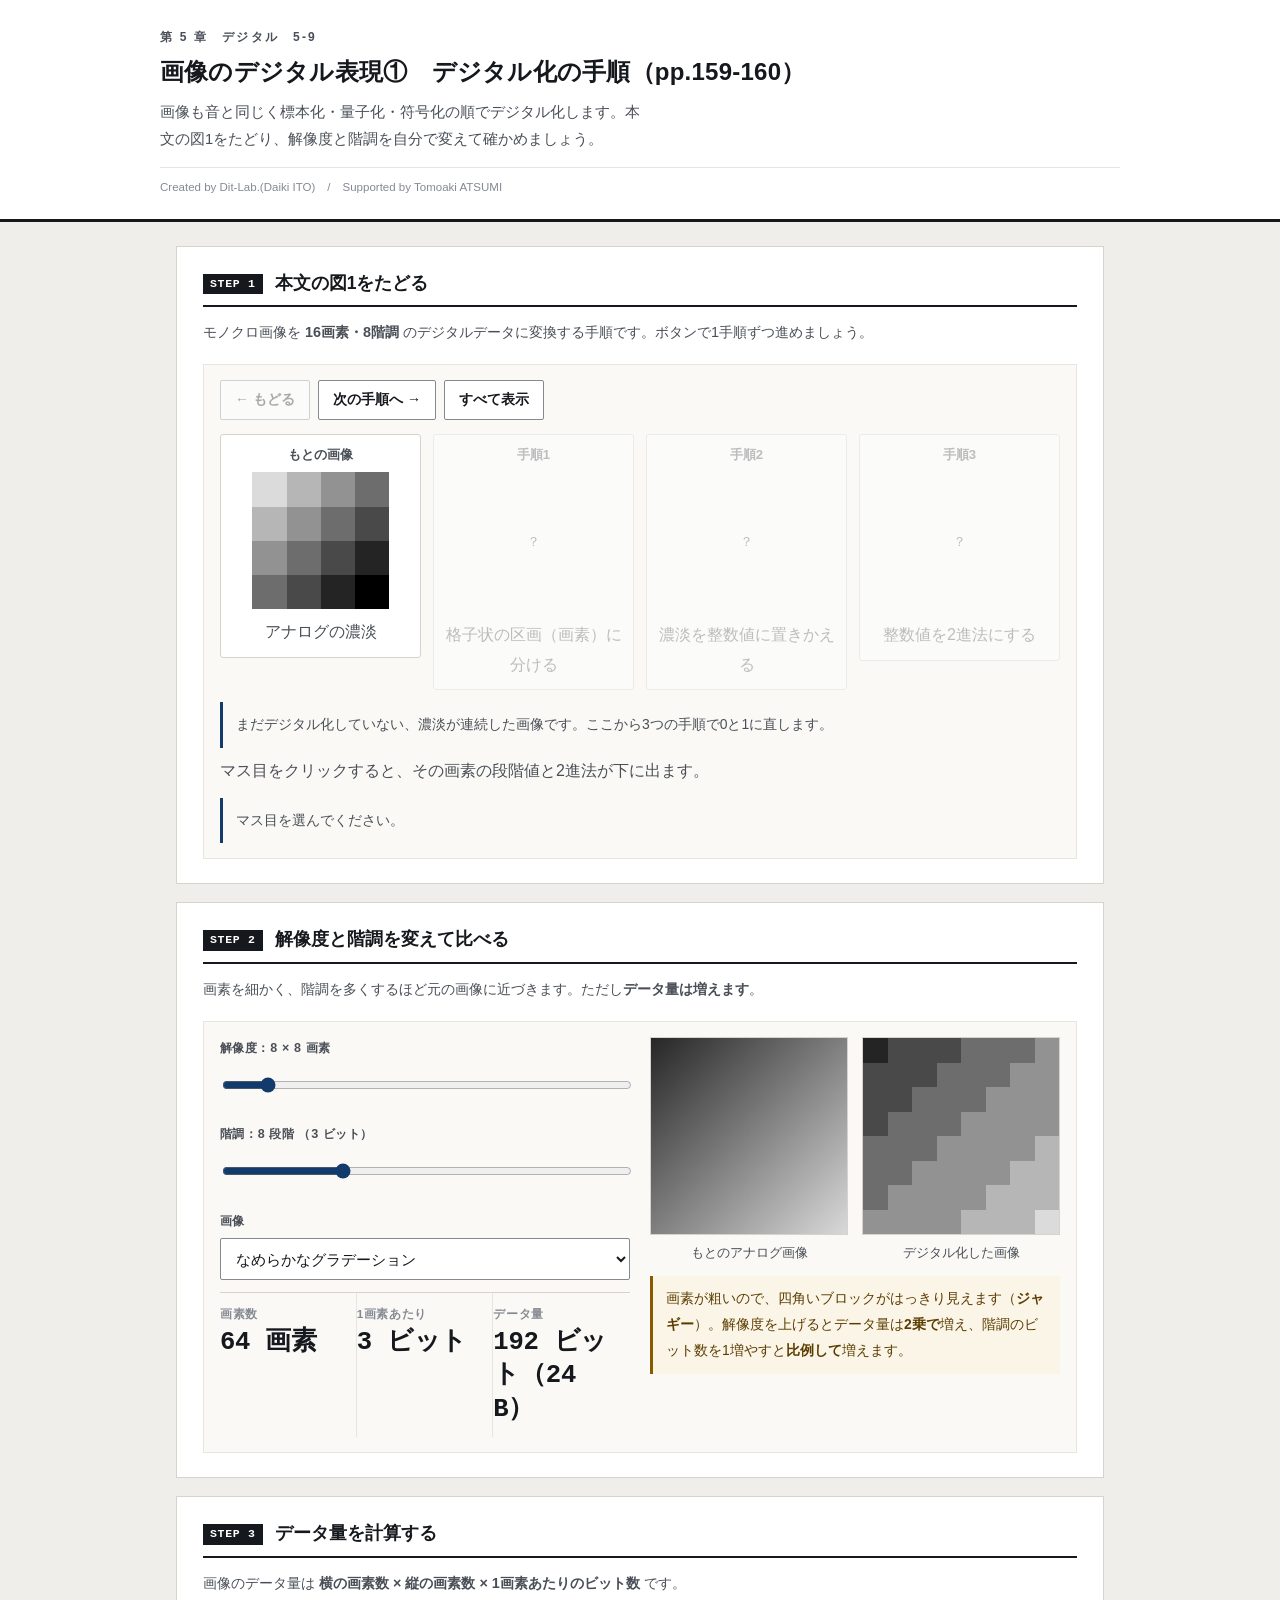
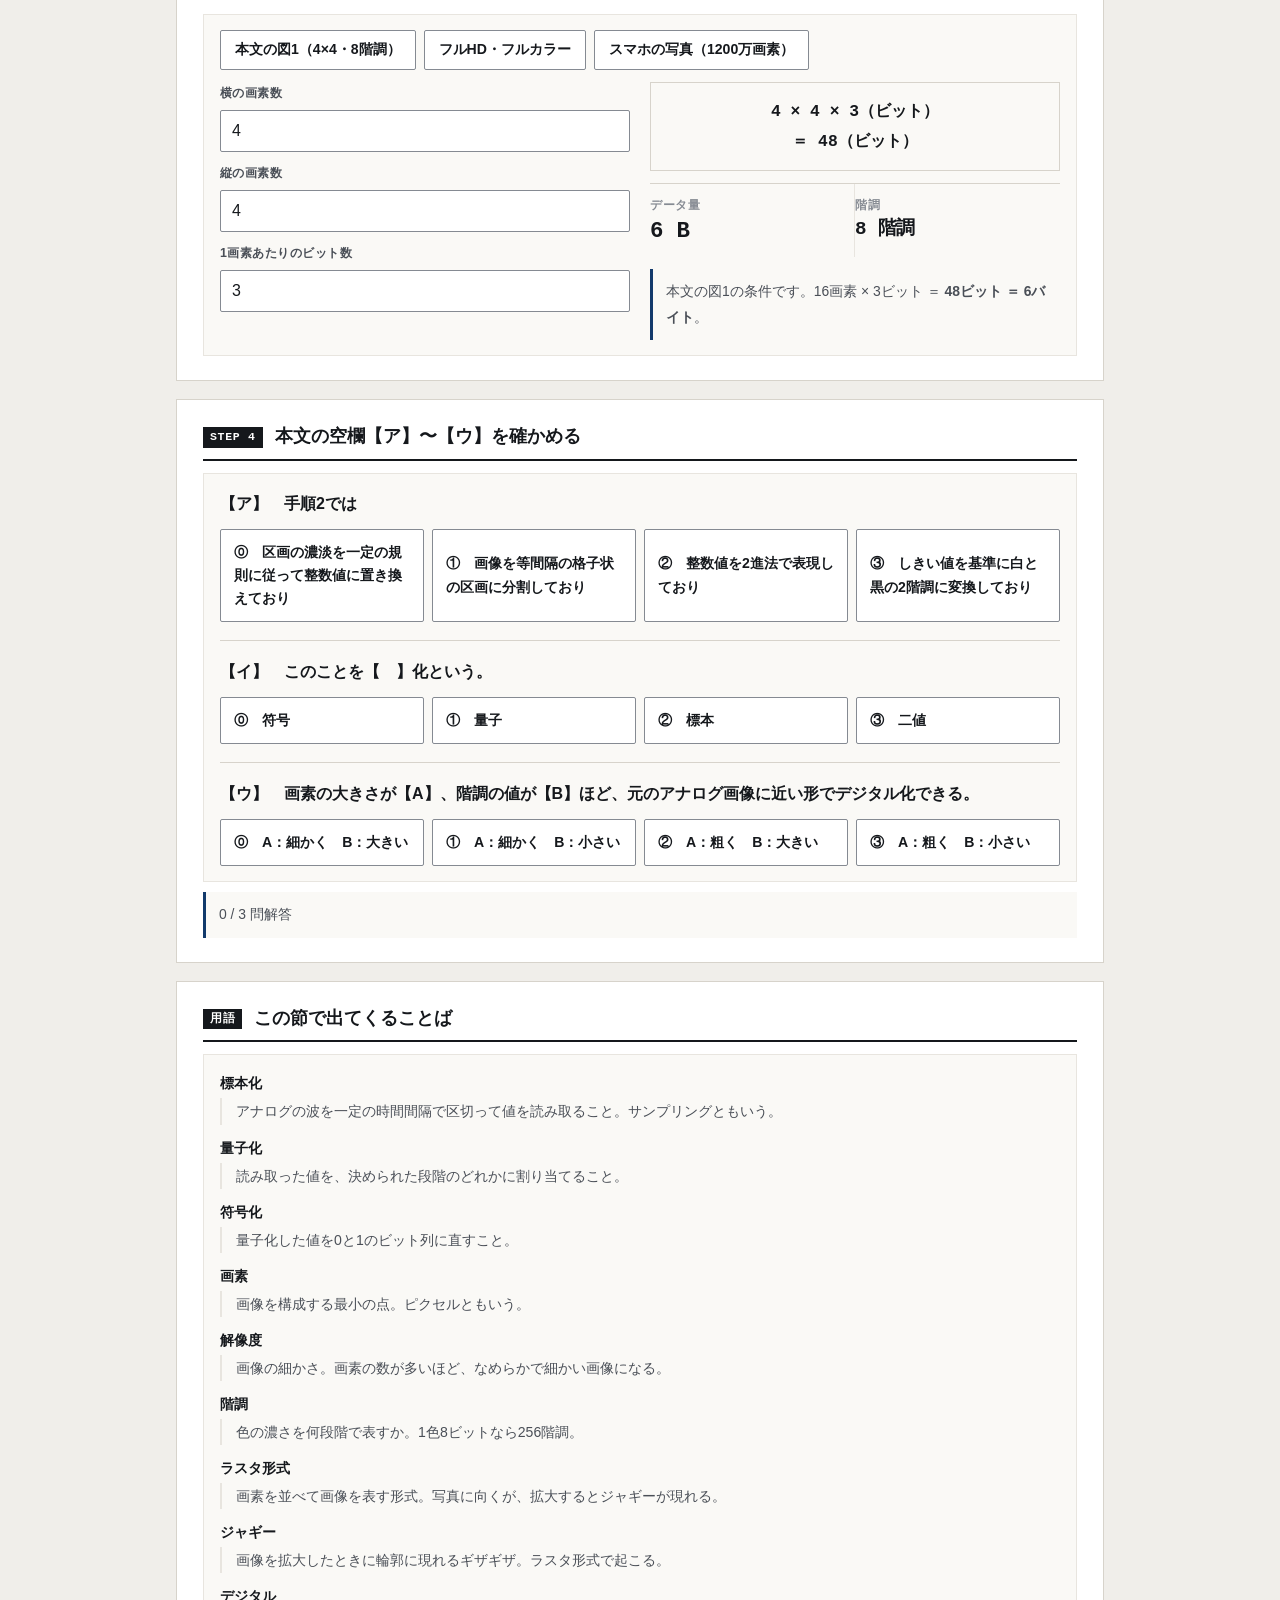
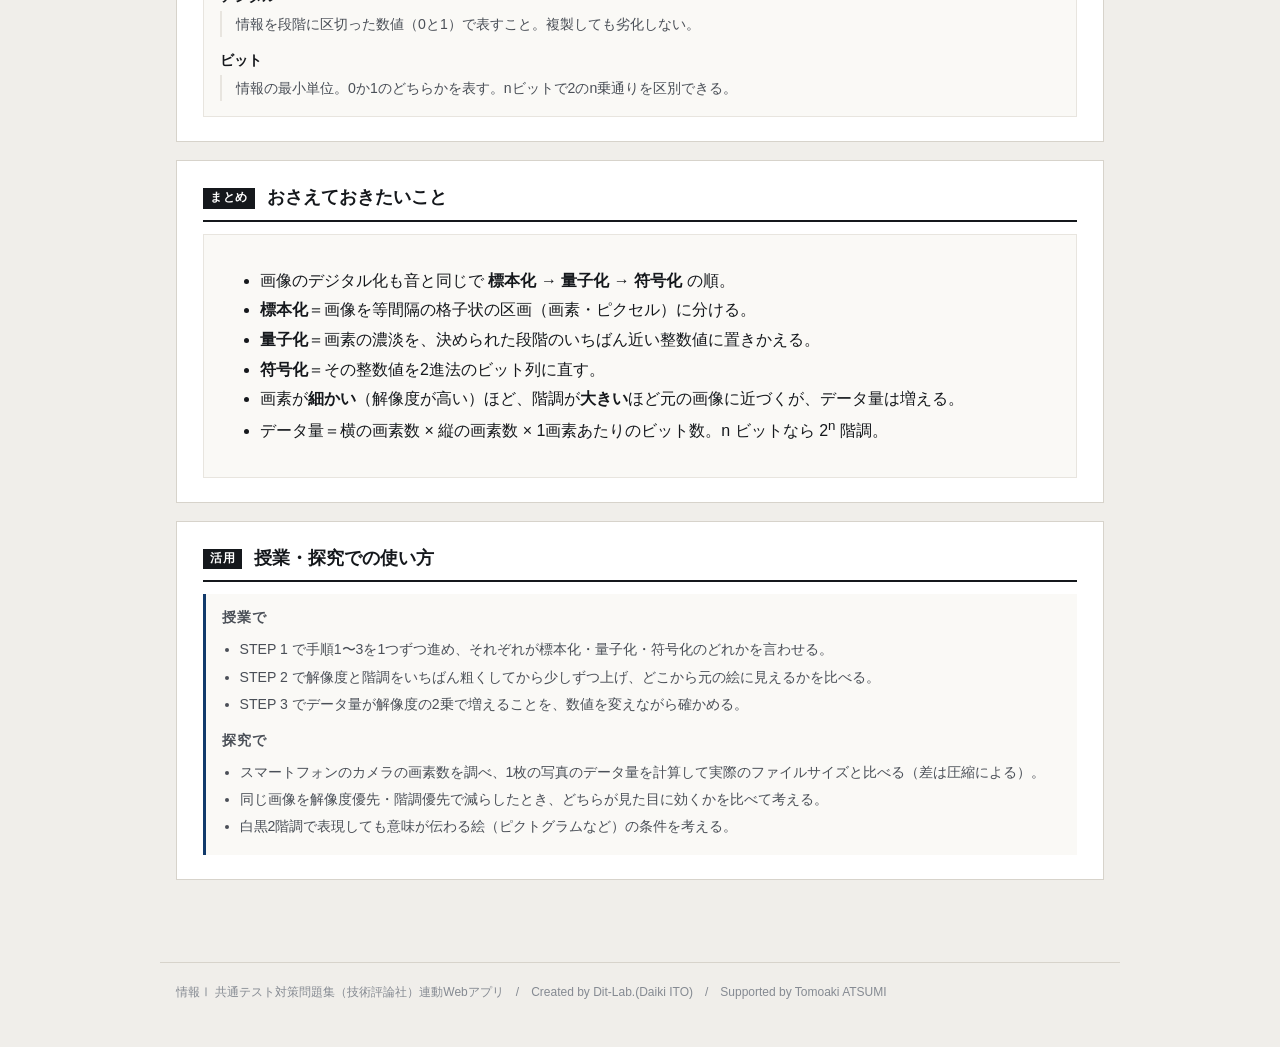
==== commit c8770d63: "fix: 未定義のCSS変数（--line/--muted/--sans）で枠線と文字色が消えていた問題を修正" ====
--- a/index.html
+++ b/index.html
@@ -6,7 +6,7 @@
 <title>画像のデジタル表現①　デジタル化の手順｜情報Ⅰ共通テスト対策問題集</title>
 <meta name="description" content="画像も音と同じく標本化・量子化・符号化の順でデジタル化します。本文の図1をたどり、解像度と階調を自分で変えて確かめましょう。">
 <link rel="icon" href="data:image/svg+xml,%3Csvg xmlns=%22http://www.w3.org/2000/svg%22 viewBox=%220 0 32 32%22%3E%3Crect width=%2232%22 height=%2232%22 fill=%22%2315181c%22/%3E%3Ctext x=%2216%22 y=%2222%22 font-size=%2218%22 font-family=%22monospace%22 fill=%22%23fff%22 text-anchor=%22middle%22%3E01%3C/text%3E%3C/svg%3E">
-<link rel="stylesheet" href="css/style.css?v=1b60c856">
+<link rel="stylesheet" href="css/style.css?v=88681cd4">
 <link rel="stylesheet" href="css/app.css?v=3273e4b7">
 </head>
 <body>
--- a/css/style.css
+++ b/css/style.css
@@ -0,0 +1,304 @@
+/* =========================================================
+   情報Ⅰ 共通テスト対策問題集 — Web アプリ共通スタイル
+   紙面（参考書）に寄せた設計。装飾色は使わず、色は意味を持つときだけ。
+   ========================================================= */
+
+:root{
+  --paper:#ffffff;
+  --paper-2:#faf9f6;      /* うすい紙 */
+  --bg:#f0eeea;           /* 台紙 */
+  --ink:#15181c;
+  --ink-2:#4a4f57;
+  --ink-3:#858a92;
+  --rule:#d7d3cb;
+  /* 旧名のまま書かれているアプリ用の別名（未定義だと枠線や文字色が消えるため） */
+  --line: var(--rule);
+  --muted: var(--ink-2);
+  --sans: var(--font);         /* 罫線 */
+  --rule-2:#e8e5df;
+  --accent:#123a6b;       /* 濃紺。主要操作と現在地だけに使う */
+  --accent-w:#e9eef6;
+  --zero:#c0392b;         /* 左＝0 */
+  --one:#1d4ed8;          /* 右＝1 */
+  --ok:#1f7a3d;   --ok-bg:#eef6f0;
+  --ng:#b3261e;   --ng-bg:#fbefee;
+  --warn:#8a5a00; --warn-bg:#fbf5e8;
+  --font:"Hiragino Kaku Gothic ProN","Hiragino Sans","Yu Gothic Medium","Yu Gothic",
+         "Noto Sans JP",Meiryo,-apple-system,BlinkMacSystemFont,sans-serif;
+  --mono:"SFMono-Regular",Menlo,Consolas,"Courier New",monospace;
+}
+
+*{box-sizing:border-box}
+[hidden]{display:none !important}
+html{-webkit-text-size-adjust:100%}
+body{
+  margin:0; background:var(--bg); color:var(--ink);
+  font-family:var(--font); font-size:16px; line-height:1.85;
+  font-feature-settings:"palt" 1;
+}
+h1,h2,h3,h4{line-height:1.45; margin:0; font-weight:700}
+p{margin:0 0 .75em} p:last-child{margin-bottom:0}
+a{color:var(--accent)}
+
+/* ---------- 標題 ---------- */
+.app-header{background:var(--paper); border-bottom:3px solid var(--ink); padding:26px 20px 20px}
+.app-header .inner{max-width:960px; margin:0 auto}
+.app-header .eyebrow{
+  font-size:.75rem; font-weight:700; color:var(--ink-2); letter-spacing:.18em;
+  display:block; margin-bottom:7px;
+}
+.app-header h1{font-size:1.5rem; letter-spacing:.01em}
+.app-header .lead{font-size:.92rem; color:var(--ink-2); margin-top:9px; max-width:60ch}
+.app-header .credit{
+  font-size:.72rem; color:var(--ink-3); margin-top:14px;
+  padding-top:9px; border-top:1px solid var(--rule-2);
+}
+
+/* ---------- 版面 ---------- */
+.wrap{max-width:960px; margin:0 auto; padding:24px 16px 64px}
+.step{background:var(--paper); border:1px solid var(--rule); padding:24px 26px; margin-bottom:18px}
+.step > h2{
+  display:flex; align-items:baseline; gap:12px; font-size:1.1rem;
+  padding-bottom:9px; border-bottom:2px solid var(--ink); margin-bottom:12px;
+}
+.step > h2 .no{
+  flex:none; font-family:var(--mono); font-size:.72rem; font-weight:700;
+  background:var(--ink); color:var(--paper); padding:2px 7px; letter-spacing:.06em;
+  position:relative; top:-2px;
+}
+.step > .desc{color:var(--ink-2); font-size:.9rem; margin-bottom:18px}
+.step[hidden]{display:none}
+
+.grid{display:grid; gap:20px}
+.grid > *{min-width:0}          /* 子の中身で列が広がるのを防ぐ */
+@media(min-width:800px){ .grid.c2{grid-template-columns:1fr 1fr} }
+@media(min-width:800px){ .grid.c21{grid-template-columns:1.45fr 1fr} }
+
+.panel{border:1px solid var(--rule-2); background:var(--paper-2); padding:15px 16px; min-width:0}
+.panel > h3{
+  font-size:.8rem; font-weight:700; color:var(--ink-2); letter-spacing:.08em;
+  margin-bottom:12px; padding-bottom:6px; border-bottom:1px solid var(--rule);
+}
+
+/* ---------- 部品 ---------- */
+.btn{
+  appearance:none; border:1px solid var(--ink-3); background:var(--paper); color:var(--ink);
+  font-family:inherit; font-size:.88rem; font-weight:700; padding:8px 14px;
+  border-radius:2px; cursor:pointer; min-height:40px; line-height:1.4;
+  transition:background .12s, border-color .12s, color .12s;
+}
+.btn:hover:not(:disabled){background:var(--accent-w); border-color:var(--accent); color:var(--accent)}
+.btn:disabled{opacity:.35; cursor:not-allowed}
+.btn.primary{background:var(--accent); color:var(--paper); border-color:var(--accent)}
+.btn.primary:hover:not(:disabled){background:#0d2c53; color:var(--paper)}
+.btn.ghost{border-color:var(--rule); color:var(--ink-2)}
+.btn.sm{font-size:.8rem; padding:5px 10px; min-height:34px}
+.btn-row{display:flex; flex-wrap:wrap; gap:8px; align-items:center}
+
+/* タブ（見出し下線式） */
+.seg{display:flex; gap:0; border-bottom:1px solid var(--rule)}
+.seg button{
+  appearance:none; border:0; background:transparent; font-family:inherit; font-size:.88rem;
+  font-weight:700; color:var(--ink-3); padding:9px 4px; margin-right:26px; cursor:pointer;
+  border-bottom:3px solid transparent; margin-bottom:-1px; min-height:40px;
+}
+.seg button:hover{color:var(--ink-2)}
+.seg button[aria-pressed="true"]{color:var(--ink); border-bottom-color:var(--accent)}
+
+label.fld{display:block; font-size:.78rem; font-weight:700; color:var(--ink-2); margin-bottom:5px; letter-spacing:.04em}
+input[type=text], textarea, input[type=number]{
+  width:100%; font-family:inherit; font-size:1rem; color:var(--ink);
+  border:1px solid var(--ink-3); border-radius:2px; padding:9px 11px;
+  background:var(--paper); min-height:42px;
+}
+input:focus, textarea:focus{outline:2px solid var(--accent); outline-offset:-1px; border-color:var(--accent)}
+.btn:focus-visible, .seg button:focus-visible, .node-card:focus-visible{outline:2px solid var(--accent); outline-offset:2px}
+textarea{resize:vertical; line-height:1.7}
+.mono{font-family:var(--mono)}
+
+table.tbl{width:100%; border-collapse:collapse; font-size:.89rem}
+table.tbl th, table.tbl td{border-bottom:1px solid var(--rule-2); padding:7px 10px; text-align:right}
+table.tbl th:first-child, table.tbl td:first-child{text-align:left}
+table.tbl thead th{border-bottom:1.5px solid var(--ink); font-size:.76rem; color:var(--ink-2); font-weight:700; white-space:nowrap}
+.tbl-scroll{overflow-x:auto; -webkit-overflow-scrolling:touch; max-width:100%}
+
+.note{padding:10px 13px; font-size:.87rem; border-left:3px solid var(--ink-3); background:var(--paper-2); overflow-wrap:break-word; word-break:break-word}
+.note.ok{background:var(--ok-bg); border-left-color:var(--ok); color:#123f22}
+.note.ng{background:var(--ng-bg); border-left-color:var(--ng); color:#6d1a15}
+.note.info{background:var(--paper-2); border-left-color:var(--accent); color:var(--ink-2)}
+.note.warn{background:var(--warn-bg); border-left-color:var(--warn); color:#5c3d00}
+.note[hidden]{display:none}
+
+.badge{
+  display:inline-block; font-size:.72rem; font-weight:700; padding:1px 7px;
+  border:1px solid var(--rule); color:var(--ink-2); background:var(--paper); letter-spacing:.04em;
+}
+
+/* 数値は罫線で仕切るだけ。カードにしない */
+.metrics{display:flex; flex-wrap:wrap; gap:0; border-top:1px solid var(--rule)}
+.metric{flex:1 1 130px; padding:11px 14px 11px 0; border-right:1px solid var(--rule-2)}
+.metric:last-child{border-right:0}
+.metric .k{font-size:.74rem; color:var(--ink-3); font-weight:700; letter-spacing:.05em}
+.metric .v{font-size:1.6rem; font-weight:700; line-height:1.3; font-family:var(--mono); letter-spacing:-.01em}
+.metric .s{font-size:.76rem; color:var(--ink-2)}
+
+.bit0{color:var(--zero); font-weight:700}
+.bit1{color:var(--one); font-weight:700}
+
+.app-footer{
+  max-width:960px; margin:0 auto; padding:18px 16px 44px; color:var(--ink-3);
+  font-size:.75rem; border-top:1px solid var(--rule);
+}
+.sr-only{position:absolute;width:1px;height:1px;overflow:hidden;clip:rect(0 0 0 0);white-space:nowrap}
+
+@media(max-width:640px){
+  body{font-size:15px}
+  .app-header{padding:20px 16px 16px}
+  .app-header h1{font-size:1.16rem}
+  .wrap{padding:16px 12px 52px}
+  .step{padding:18px 15px}
+  .seg button{margin-right:18px; font-size:.84rem}
+  .metric{flex-basis:50%; border-right:0}
+}
+@media (prefers-reduced-motion:reduce){ *{animation:none!important; transition:none!important} }
+
+/* ---------- 自分のデータ・共有・印刷 ---------- */
+.toolbar{display:flex; flex-wrap:wrap; gap:8px; align-items:center; margin-top:12px;
+  padding-top:12px; border-top:1px solid var(--rule-2)}
+.toolbar .hint{font-size:.78rem; color:var(--ink-3)}
+.paste-area{width:100%; min-height:110px; font-family:var(--mono); font-size:.86rem}
+.use-note{background:var(--paper-2); border-left:3px solid var(--accent); padding:14px 16px; font-size:.88rem}
+.use-note h3{font-size:.86rem; letter-spacing:.06em; margin-bottom:8px; color:var(--ink-2)}
+.use-note ol, .use-note ul{margin:0; padding-left:1.25em; line-height:1.95; color:var(--ink-2)}
+
+@media print{
+  body{background:#fff}
+  .app-header{border-bottom:2px solid #000}
+  .step{border:1px solid #bbb; break-inside:avoid; page-break-inside:avoid; margin-bottom:12px}
+  .btn, .seg, .toolbar, input[type=range]{display:none !important}
+  .note{border-left-width:2px}
+  a[href]:after{content:""}
+}
+
+/* ---------- 入力グリッド ---------- */
+.dg-scroll{overflow:auto; -webkit-overflow-scrolling:touch; border:1px solid var(--rule); background:var(--paper); max-height:420px}
+table.dg{border-collapse:collapse; font-family:var(--mono); font-size:.9rem; min-width:100%}
+table.dg th, table.dg td{border:1px solid var(--rule-2); padding:0}
+table.dg thead th{background:var(--paper-2); position:sticky; top:0; z-index:2}
+table.dg .dg-n{background:var(--paper-2); color:var(--ink-3); font-size:.76rem; font-weight:400;
+  text-align:center; min-width:34px; padding:0 4px; position:sticky; left:0; z-index:1}
+table.dg .dg-corner{background:var(--paper-2); min-width:34px; position:sticky; left:0; z-index:3}
+table.dg .dg-act{background:var(--paper-2); width:34px}
+.dg-h, .dg-c{width:100%; min-width:96px; border:0; background:transparent; font-family:inherit;
+  font-size:.9rem; padding:8px 9px; color:var(--ink); min-height:38px}
+.dg-h{font-weight:700; font-family:var(--font); font-size:.82rem; color:var(--ink-2)}
+.dg-c.num{text-align:right}
+.dg-c:focus, .dg-h:focus{outline:2px solid var(--accent); outline-offset:-2px; background:var(--accent-w)}
+.dg-del{border:0; background:transparent; color:var(--ink-3); cursor:pointer; width:32px; height:34px; font-size:1rem}
+.dg-del:hover{color:var(--ng)}
+.dg-tools{display:flex; flex-wrap:wrap; gap:8px; align-items:center; margin-top:10px}
+.dg-hint{font-size:.76rem; color:var(--ink-3)}
+
+/* ---------- ファイル読み込み ---------- */
+.filebox{display:flex; flex-wrap:wrap; gap:10px; align-items:center; padding:12px;
+  border:1px dashed var(--rule); background:var(--paper-2)}
+.filebox input[type=file]{font-size:.85rem; font-family:inherit; max-width:100%}
+.filebox .sel{max-width:220px}
+.filelabel{display:inline-flex; align-items:center; gap:6px; font-size:.85rem; font-weight:700;
+  border:1px solid var(--ink-3); background:var(--paper); padding:8px 14px; border-radius:2px; cursor:pointer; min-height:40px}
+.filelabel:hover{border-color:var(--accent); color:var(--accent); background:var(--accent-w)}
+.filelabel input{display:none}
+
+/* ---------- 用語解説 ---------- */
+.term{position:relative; border-bottom:1.5px dotted var(--accent); cursor:help; color:var(--accent); font-weight:700}
+.term .term-pop{display:none; position:absolute; left:0; top:1.7em; z-index:50; width:min(300px,78vw);
+  background:var(--paper); border:1px solid var(--ink-3); box-shadow:0 6px 20px rgba(0,0,0,.14);
+  padding:10px 12px; font-size:.82rem; font-weight:400; color:var(--ink-2); line-height:1.75;
+  border-left:3px solid var(--accent); cursor:auto; text-align:left}
+.term .term-pop b{display:block; color:var(--ink); font-size:.86rem; margin-bottom:3px}
+.term.open .term-pop{display:block}
+dl.gloss{margin:0; font-size:.88rem}
+dl.gloss dt{font-weight:700; color:var(--ink); margin-top:10px}
+dl.gloss dt:first-child{margin-top:0}
+dl.gloss dd{margin:2px 0 0; color:var(--ink-2); line-height:1.85; padding-left:1em; border-left:2px solid var(--rule-2)}
+@media print{ .term{border-bottom:0; color:inherit} .term .term-pop{display:none !important} }
+
+/* ---------- スマホ・タブレット ---------- */
+@media (max-width:1024px){
+  /* iOS で入力時に画面が勝手に拡大するのを防ぐ（16px 未満だとズームする） */
+  input[type=text], input[type=number], textarea, select, .dg-c, .dg-h{ font-size:16px }
+  .dg-c, .dg-h{ min-width:110px }
+}
+@media (max-width:820px){
+  .grid.c2,.grid.c21{grid-template-columns:1fr}
+  .dg-scroll{max-height:340px}
+  .filebox{flex-direction:column; align-items:stretch}
+  .filebox .sel{max-width:100%}
+  .term .term-pop{left:auto; right:0; width:min(280px,86vw)}
+}
+@media (max-width:480px){
+  .step > h2{font-size:1rem; flex-wrap:wrap}
+  .metrics{gap:0}
+  .metric{flex-basis:50%; padding-right:10px}
+  .metric .v{font-size:1.3rem}
+  .btn{padding:8px 12px}
+  .dg-tools{gap:6px}
+  .dg-hint{width:100%}
+}
+/* タッチ操作でのスクロールを滑らかに */
+.tbl-scroll, .dg-scroll, .tree-box{ -webkit-overflow-scrolling:touch; overscroll-behavior-x:contain }
+
+/* 幅指定つきの入力欄がスマートフォンではみ出さないようにする */
+input[type=text], input[type=number], input[type=search], textarea, select{ max-width:100% }
+.btn-row > label{ min-width:0; max-width:100% }
+.btn-row > label input, .btn-row > label select{ max-width:100% }
+
+/* 共通：○×判定・並べかえ（quiz.js 用） */
+.abcde{border:1px solid var(--rule); border-radius:3px; overflow:hidden}
+.abcde > div{border-top:1px solid var(--rule); padding:10px 12px}
+.abcde > div:first-child{border-top:0}
+.abcde .st{display:flex; gap:10px; align-items:flex-start; flex-wrap:wrap}
+.abcde .st .k{font-weight:700; font-family:var(--mono); min-width:1.4em}
+.abcde .st .t{flex:1; min-width:12em}
+.abcde .jb{display:flex; gap:6px}
+.abcde .jb .btn{min-width:3.4em; padding:6px 10px; text-align:center}
+.prep{display:grid; grid-template-columns:repeat(auto-fit,minmax(150px,1fr)); gap:10px; margin-top:10px}
+.prep .slot{border:1px dashed var(--ink-3); border-radius:3px; padding:10px; min-height:92px; background:var(--paper)}
+.prep .slot.filled{border-style:solid}
+.prep .slot .tag{font:700 .74rem/1.4 var(--mono); color:var(--accent); display:block; margin-bottom:6px}
+.prep .slot .txt{font-size:.86rem; line-height:1.7}
+.cards{display:flex; flex-wrap:wrap; gap:8px; margin-top:10px}
+.cards .c{border:1px solid var(--ink-3); border-radius:3px; padding:9px 12px; background:var(--paper);
+  cursor:pointer; font-size:.88rem; max-width:100%; text-align:left; font-family:inherit; color:var(--ink)}
+.cards .c:hover{background:var(--warn-bg)}
+.cards .c.used{opacity:.35; pointer-events:none}
+
+/* --- 予想してから実行 --- */
+.pmark{display:inline-block; background:var(--accent); color:#fff; font-size:.7rem; font-weight:700;
+  letter-spacing:.08em; padding:2px 7px; border-radius:2px; margin-right:8px; vertical-align:2px}
+input.pin{font-size:1.05rem; padding:7px 10px; border:1px solid var(--rule); border-radius:3px;
+  width:9em; max-width:100%; background:#fff}
+.btn-row .unit{color:var(--muted); font-size:.9rem}
+.choice4 .btn.on{border-color:var(--accent); box-shadow:inset 0 0 0 1px var(--accent); font-weight:700}
+/* 設問文の見出し（flex ではなく通常の段落。.qhead は左右振り分け用なので用途が別） */
+.pq{margin:0 0 10px; font-weight:700; line-height:1.85}
+
+/* --- 自分のテーマでやってみる（ワークシート） --- */
+.wsheet{display:grid; gap:14px}
+@media(min-width:760px){ .wsheet{grid-template-columns:1fr 1fr} }
+.wsf{display:block}
+.wsf .wsl{display:block; font-weight:700; font-size:.9rem; margin-bottom:3px}
+.wsf .wsh{display:block; font-size:.78rem; color:var(--muted); margin-bottom:5px; line-height:1.6}
+.wsf textarea{width:100%; max-width:100%; font:inherit; font-size:.92rem; line-height:1.75;
+  padding:8px 10px; border:1px solid var(--rule); border-radius:3px; background:#fff; resize:vertical}
+.wsf textarea:focus{outline:2px solid var(--accent); outline-offset:-2px}
+.wsout{margin-top:14px; border:1px solid var(--ink-3); border-radius:3px; background:#fff; padding:16px 18px}
+.wsout h4{margin:0 0 10px; font-size:1rem}
+.wsout dl{margin:0}
+.wsout dt{font-weight:700; font-size:.84rem; color:var(--accent); margin-top:10px}
+.wsout dd{margin:2px 0 0; font-size:.92rem; line-height:1.85; white-space:pre-wrap}
+.wsout .wsmsg{margin:10px 0 0; font-size:.86rem; color:var(--muted)}
+@media print{
+  .app-header, .btn-row, .step:not(.wsprint){ display:none !important }
+  .wsout{border:none; padding:0}
+}
